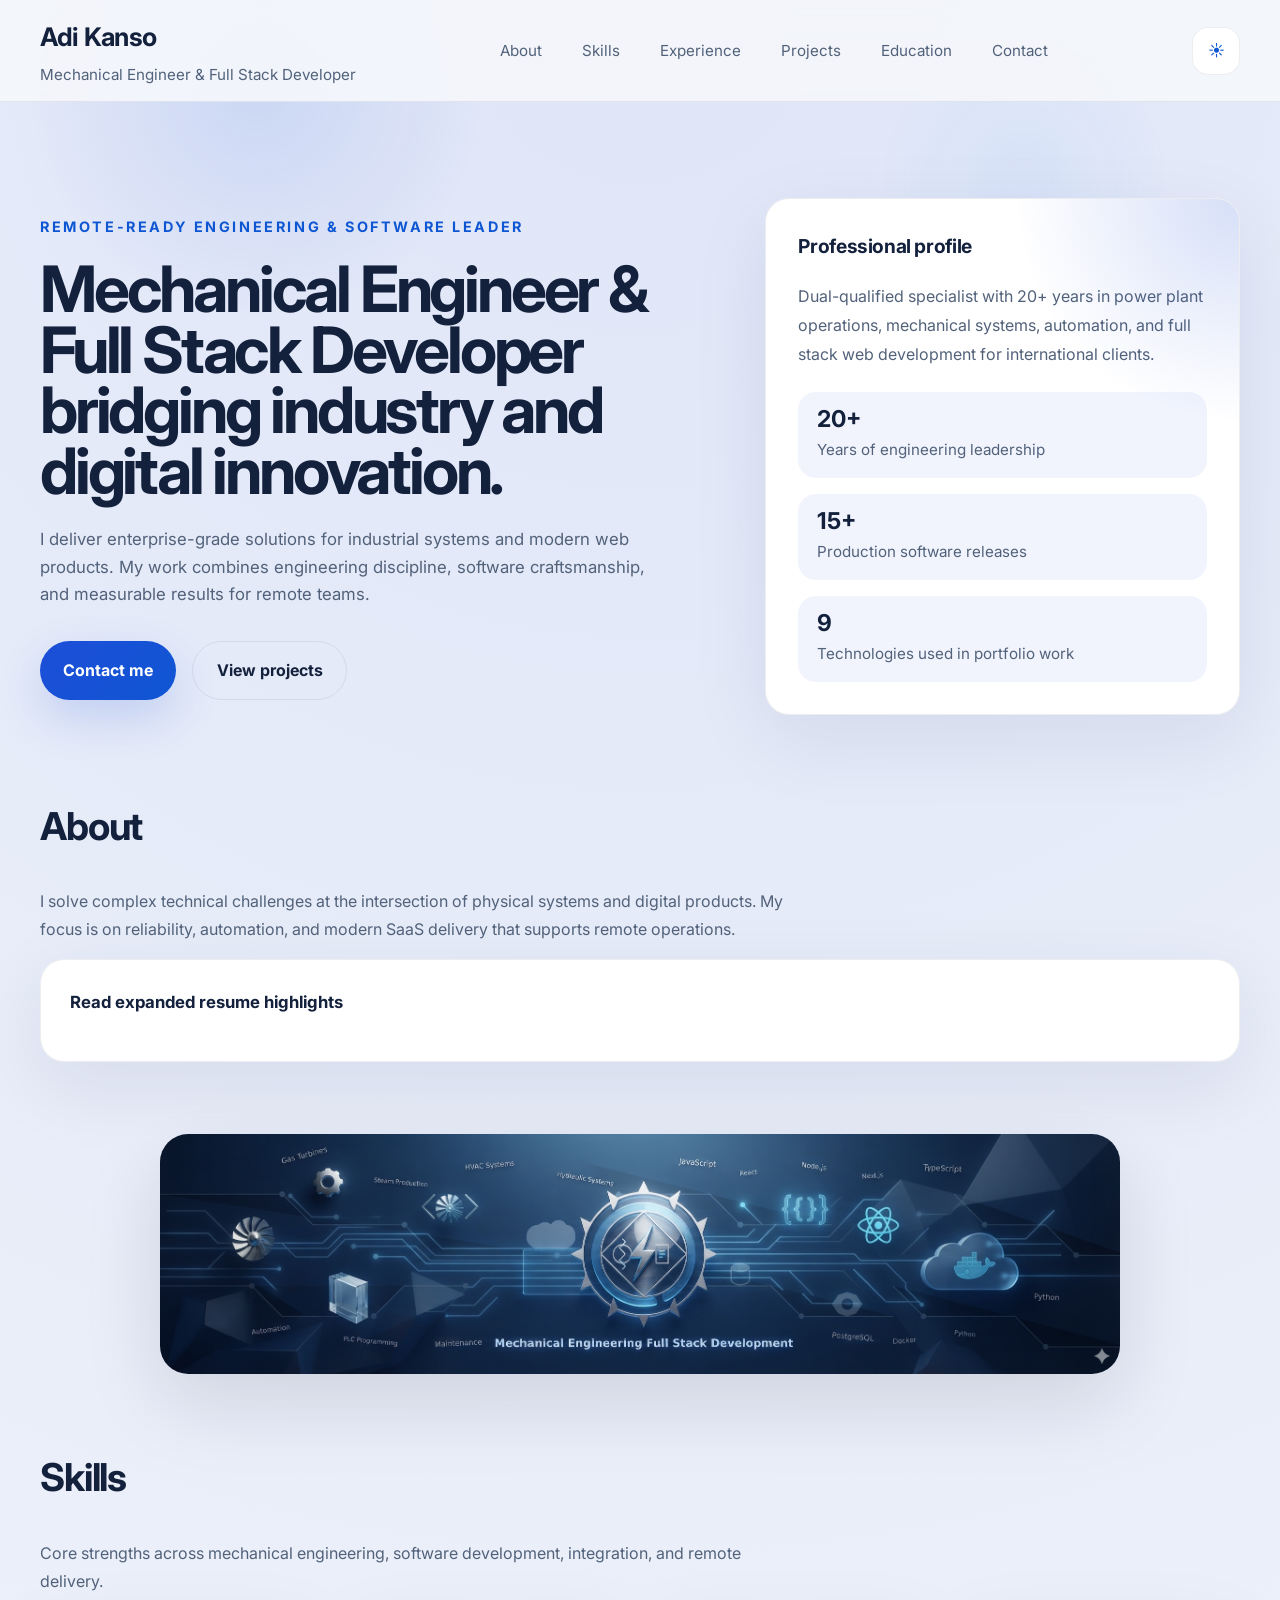
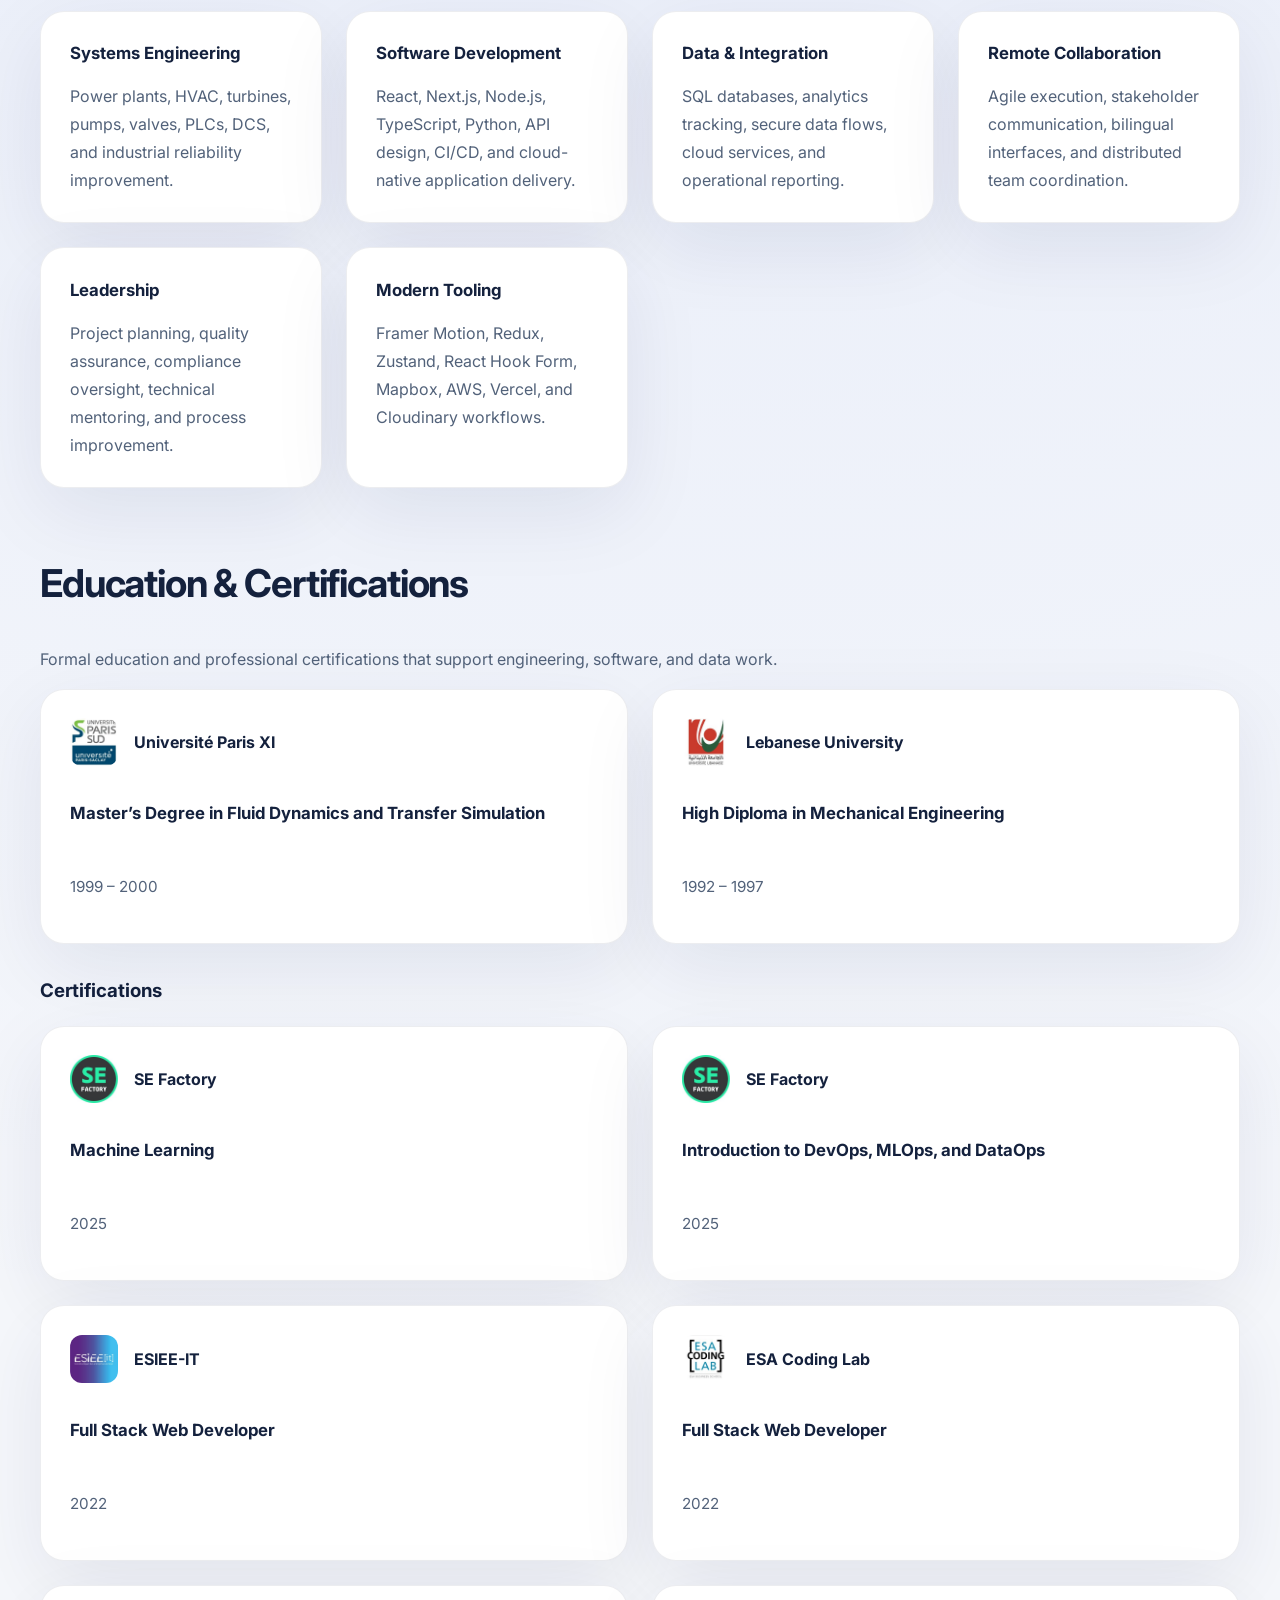
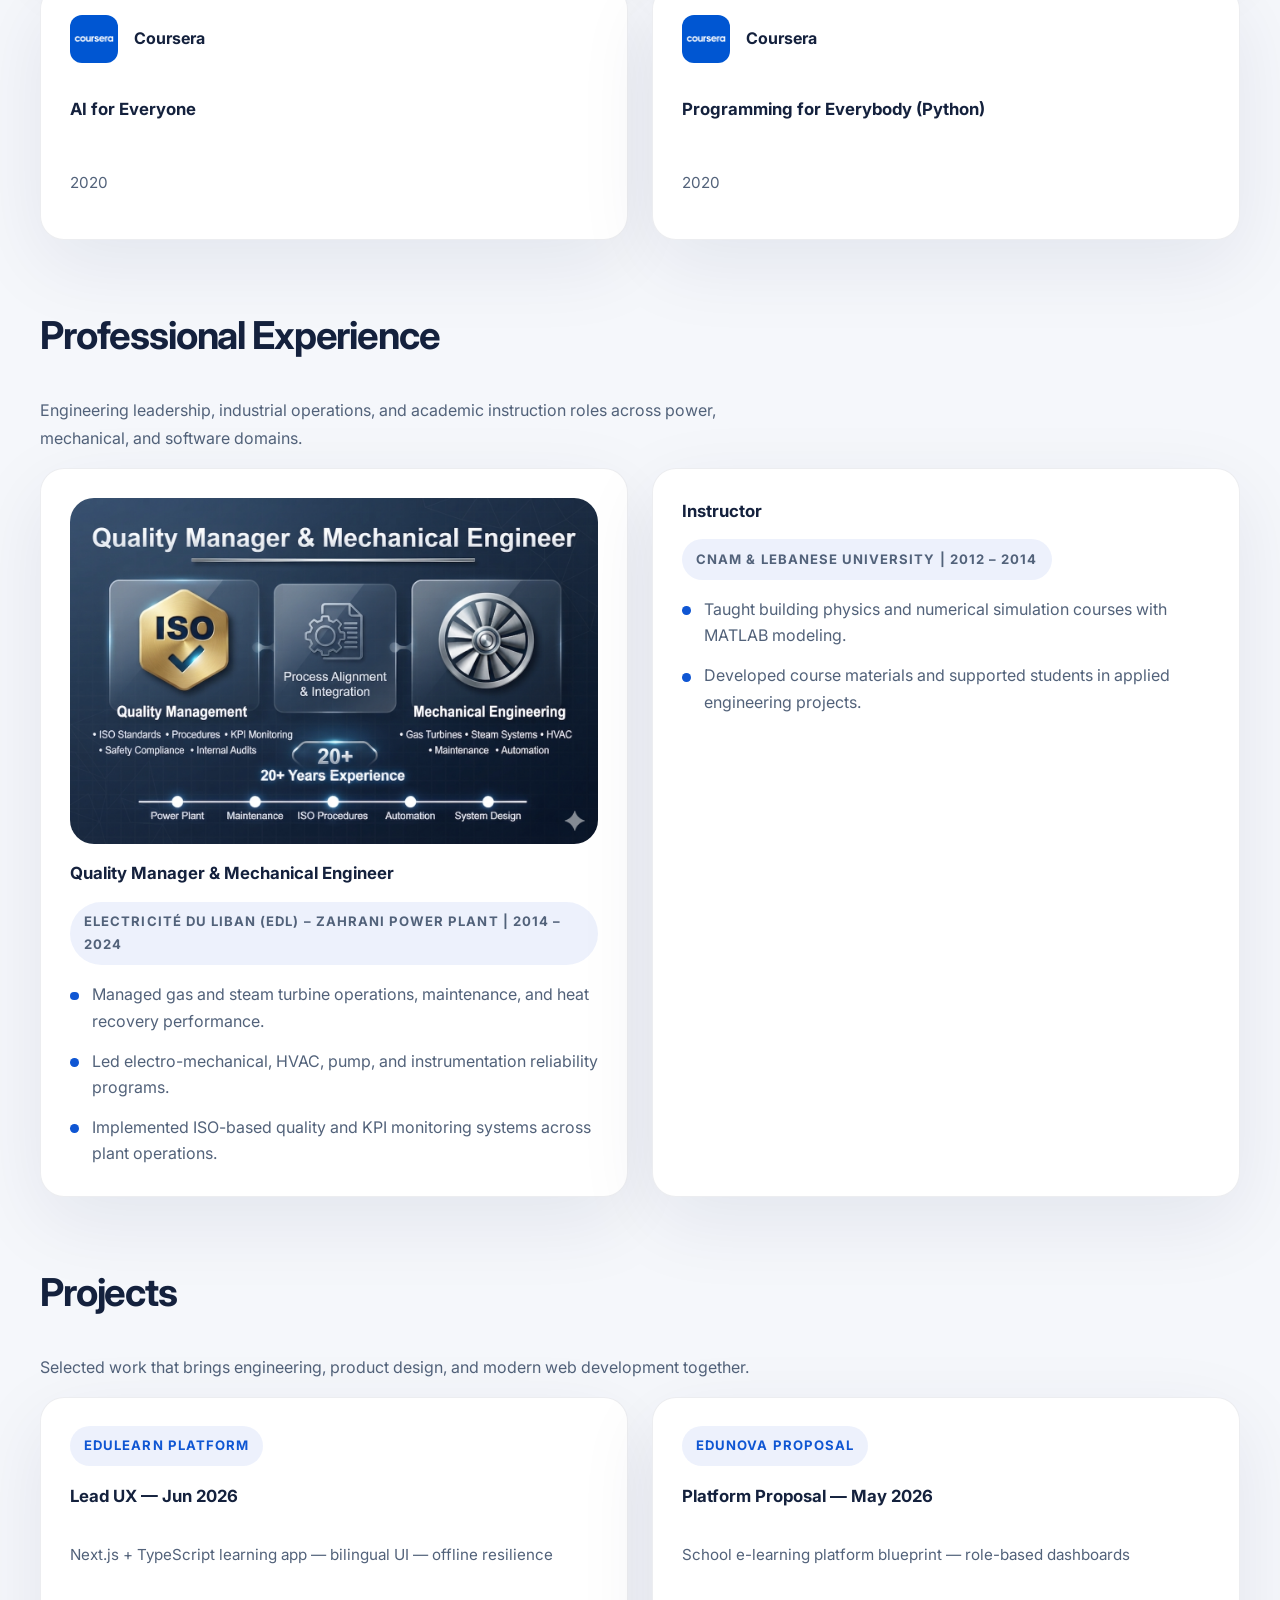
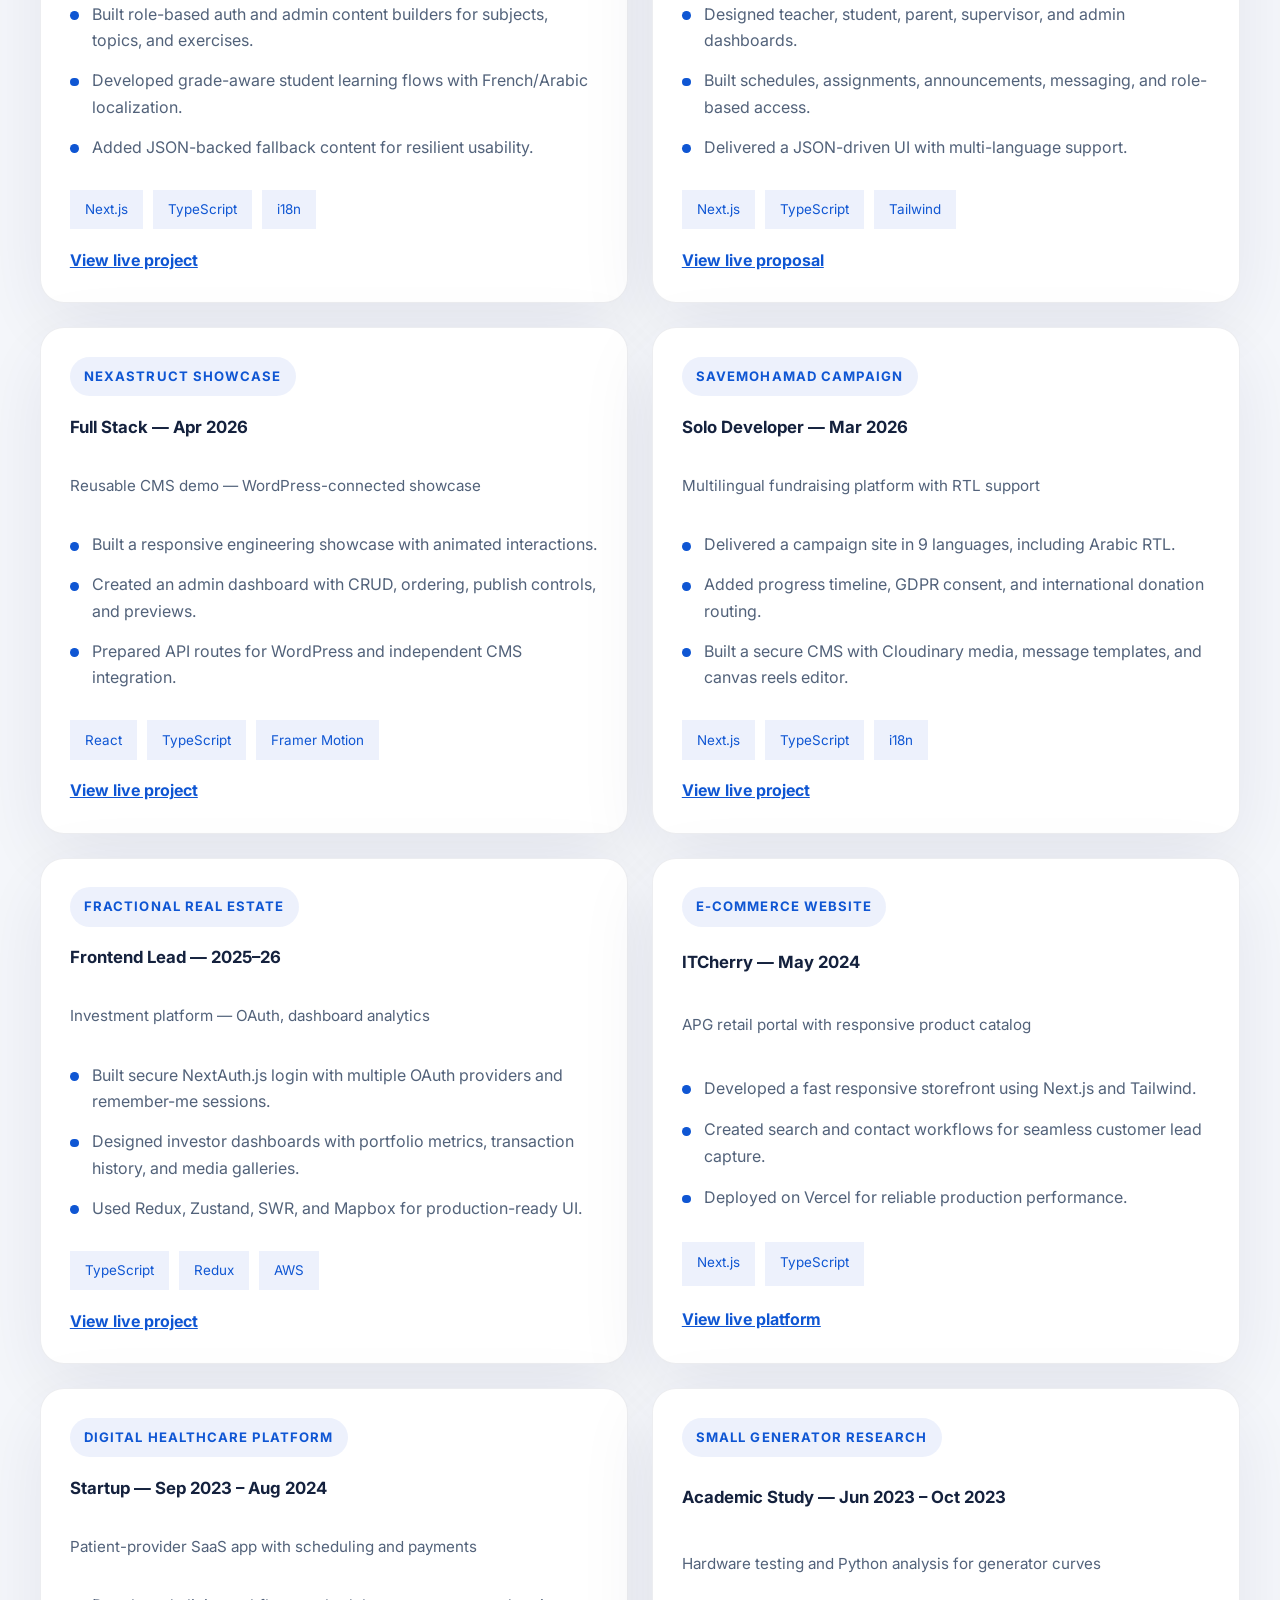
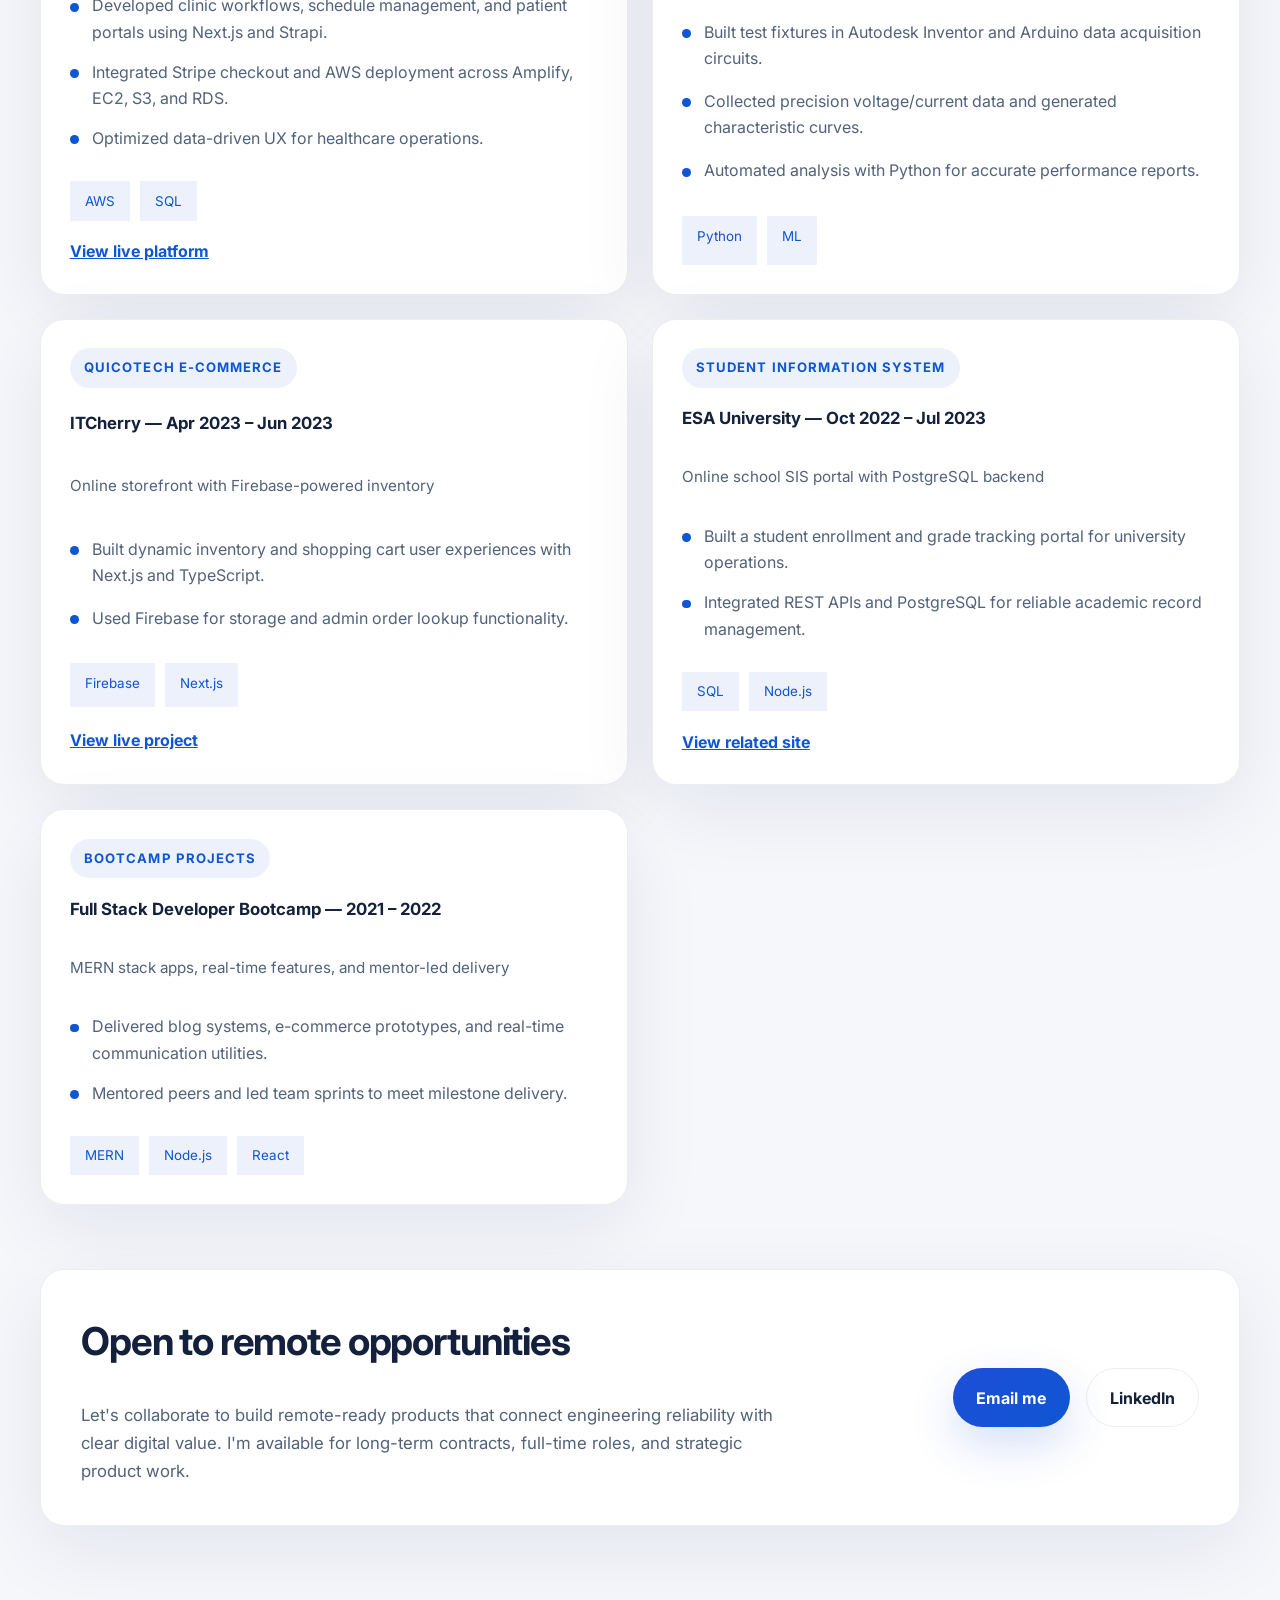
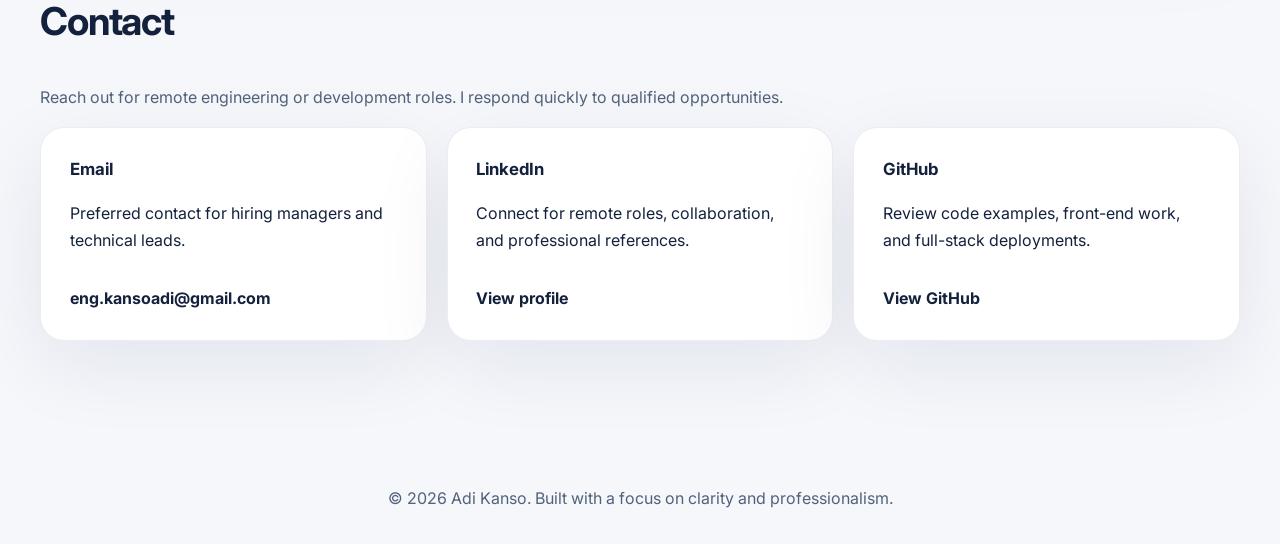
==== index_new_version.html @ 53800d38 "Remove old version of the portfolio HTML file to streamline the project structure and eliminate outd" ====
<!DOCTYPE html>
<html lang="en">

<head>
  <meta charset="UTF-8">
  <meta name="viewport" content="width=device-width, initial-scale=1.0">
  <title>Adi Kanso | Mechanical Engineer & Full Stack Developer</title>
  <link rel="icon" href="Logo.PNG" type="image/png">
  <link rel="preconnect" href="https://fonts.googleapis.com">
  <link rel="preconnect" href="https://fonts.gstatic.com" crossorigin>
  <link href="https://fonts.googleapis.com/css2?family=Inter:wght@400;500;600;700;800&display=swap" rel="stylesheet">

  <!-- Google tag (gtag.js) - Ensure this remains untouched -->
  <script async src="https://www.googletagmanager.com/gtag/js?id=G-E5T9QWTKTK"></script>
  <script>
    window.dataLayer = window.dataLayer || [];
    function gtag() { dataLayer.push(arguments); }
    gtag("js", new Date());
    gtag("config", "G-E5T9QWTKTK");
  </script>

  <!-- IP Encryption Script - Ensure this remains untouched -->
  <script>
    async function generateKey() {
      return crypto.subtle.generateKey({ name: "AES-GCM", length: 256 }, true, ["encrypt", "decrypt"]);
    }

    async function encryptIP(ip, key, staticIVHex) {
      const encoder = new TextEncoder();
      const data = encoder.encode(ip);
      const iv = new Uint8Array(staticIVHex.match(/.{1,2}/g).map(byte => parseInt(byte, 16)));
      const encrypted = await crypto.subtle.encrypt({ name: "AES-GCM", iv }, key, data);
      return {
        encryptedData: Array.from(new Uint8Array(encrypted)).map(b => b.toString(16).padStart(2, "0")).join(""),
        iv: staticIVHex,
      };
    }

    fetch("https://api.ipify.org?format=json")
      .then(response => response.json())
      .then(async data => {
        const ipAddress = data.ip;
        const keyHex = "000102030405060708090a0b0c0d0e0f101112131415161718191a1b1c1d1e1f";
        const key = await crypto.subtle.importKey("raw", new Uint8Array(keyHex.match(/.{1,2}/g).map(byte => parseInt(byte, 16))), { name: "AES-GCM" }, false, ["encrypt"]);
        const staticIVHex = "1a2b3c4d5e6f708090a0b0c0";
        const { encryptedData, iv } = await encryptIP(ipAddress, key, staticIVHex);
        gtag("event", "user_ip", { encrypted_ip: encryptedData, iv });
      })
      .catch(error => console.error("Error fetching or encrypting IP address:", error));
  </script>

  <style>
    :root {
      color-scheme: light;
      --bg: #f5f7fb;
      --surface: #ffffff;
      --surface-alt: #eef2f7;
      --text: #14213d;
      --muted: #52627a;
      --accent: #1d4ed8;
      --accent-strong: #0f56d3;
      --border: rgba(20, 33, 61, 0.08);
      --shadow: 0 24px 80px rgba(14, 30, 73, 0.08);
      --radius: 24px;
    }

    [data-theme="dark"] {
      --bg: #07101f;
      --surface: #0f172a;
      --surface-alt: #111f38;
      --text: #f8fbff;
      --muted: #d0d7e4;
      --accent: #60a5fa;
      --accent-strong: #3b82f6;
      --border: rgba(148, 163, 184, 0.20);
      --shadow: 0 24px 80px rgba(0, 0, 0, 0.35);
    }

    * {
      box-sizing: border-box;
    }

    html {
      scroll-behavior: smooth;
    }

    body {
      margin: 0;
      min-height: 100vh;
      font-family: "Inter", ui-sans-serif, system-ui, -apple-system, BlinkMacSystemFont, "Segoe UI", sans-serif;
      background: radial-gradient(circle at top, rgba(29, 78, 216, 0.10), transparent 35%), var(--bg);
      color: var(--text);
      line-height: 1.65;
    }

    img {
      max-width: 100%;
      display: block;
    }

    a {
      color: inherit;
      text-decoration: none;
    }

    button {
      font: inherit;
      cursor: pointer;
    }

    body::before {
      content: "";
      position: fixed;
      inset: 0;
      background: radial-gradient(circle at 20% 10%, rgba(29, 78, 216, 0.12), transparent 18%), radial-gradient(circle at 80% 20%, rgba(96, 165, 250, 0.09), transparent 12%);
      pointer-events: none;
      opacity: 0.9;
      z-index: -1;
    }

    header {
      position: sticky;
      top: 0;
      z-index: 20;
      backdrop-filter: blur(16px);
      background: rgba(245, 247, 251, 0.92);
      border-bottom: 1px solid var(--border);
    }

    .container {
      width: min(1200px, calc(100% - 2rem));
      margin: 0 auto;
    }

    .topbar {
      display: flex;
      align-items: center;
      justify-content: space-between;
      gap: 1rem;
      padding: 1rem 0;
    }

    .brand h1 {
      margin: 0;
      font-size: clamp(1.35rem, 2vw, 1.9rem);
      letter-spacing: -0.03em;
    }

    .brand p {
      margin: 0.35rem 0 0;
      color: var(--muted);
      font-size: 0.95rem;
      line-height: 1.4;
    }

    .nav-links {
      display: flex;
      flex-wrap: wrap;
      gap: 1rem;
      align-items: center;
    }

    .nav-links a {
      color: var(--muted);
      font-size: 0.95rem;
      padding: 0.5rem 0.75rem;
      border-radius: 999px;
      transition: background 0.25s ease, color 0.25s ease;
    }

    .nav-links a:hover,
    .nav-links a:focus-visible {
      background: rgba(29, 78, 216, 0.08);
      color: var(--accent-strong);
      outline: none;
    }

    .theme-toggle {
      width: 3rem;
      height: 3rem;
      border-radius: 1rem;
      border: 1px solid var(--border);
      background: var(--surface);
      color: var(--accent-strong);
      display: grid;
      place-items: center;
      transition: transform 0.2s ease, background 0.2s ease;
    }

    .theme-toggle:hover {
      transform: translateY(-1px);
      background: var(--surface-alt);
    }

    main {
      padding: 2rem 0 4rem;
    }

    .hero {
      display: grid;
      grid-template-columns: minmax(0, 1.3fr) minmax(320px, 0.9fr);
      gap: 2.5rem;
      align-items: center;
      padding: 4rem 0 3rem;
    }

    .hero-copy {
      max-width: 620px;
    }

    .eyebrow {
      display: inline-flex;
      align-items: center;
      gap: 0.5rem;
      margin-bottom: 1.25rem;
      color: var(--accent-strong);
      font-weight: 700;
      font-size: 0.9rem;
      text-transform: uppercase;
      letter-spacing: 0.18em;
    }

    .hero-copy h2 {
      margin: 0;
      font-size: clamp(2.75rem, 5vw, 4.25rem);
      line-height: 0.95;
      letter-spacing: -0.05em;
    }

    .hero-copy p {
      margin: 1.5rem 0 0;
      max-width: 44rem;
      color: var(--muted);
      font-size: 1.05rem;
    }

    .hero-actions {
      display: flex;
      flex-wrap: wrap;
      gap: 1rem;
      margin-top: 2rem;
    }

    .btn-primary,
    .btn-secondary {
      display: inline-flex;
      align-items: center;
      justify-content: center;
      gap: 0.65rem;
      border-radius: 999px;
      padding: 0.95rem 1.45rem;
      font-weight: 700;
      transition: transform 0.2s ease, box-shadow 0.2s ease, background 0.2s ease;
    }

    .btn-primary {
      border: none;
      background: linear-gradient(135deg, var(--accent), var(--accent-strong));
      color: white;
      box-shadow: 0 18px 45px rgba(29, 78, 216, 0.18);
    }

    .btn-primary:hover,
    .btn-primary:focus-visible {
      transform: translateY(-1px);
      box-shadow: 0 24px 54px rgba(29, 78, 216, 0.24);
      outline: none;
    }

    .btn-secondary {
      border: 1px solid var(--border);
      background: transparent;
      color: var(--text);
    }

    .btn-secondary:hover,
    .btn-secondary:focus-visible {
      background: rgba(29, 78, 216, 0.08);
      border-color: var(--accent);
      outline: none;
    }

    .hero-card {
      padding: 2rem;
      border-radius: var(--radius);
      background: var(--surface);
      border: 1px solid var(--border);
      box-shadow: var(--shadow);
      position: relative;
      overflow: hidden;
    }

    .hero-card::before {
      content: "";
      position: absolute;
      inset: 0;
      background: radial-gradient(circle at top right, rgba(29, 78, 216, 0.18), transparent 32%);
      pointer-events: none;
    }

    .hero-card h3 {
      margin-top: 0;
      font-size: 1.2rem;
      letter-spacing: -0.02em;
    }

    .hero-card p {
      margin: 1rem 0 1.3rem;
      color: var(--muted);
      line-height: 1.8;
    }

    .hero-metrics {
      display: grid;
      gap: 1rem;
      margin-top: 1.5rem;
    }

    .metric {
      display: grid;
      gap: 0.35rem;
      padding: 1rem 1.15rem;
      border-radius: 18px;
      background: rgba(29, 78, 216, 0.06);
    }

    .metric strong {
      display: block;
      font-size: 1.45rem;
      line-height: 1;
      color: var(--text);
    }

    .metric span {
      color: var(--muted);
      font-size: 0.95rem;
    }

    .section {
      padding: 2rem 0;
    }

    .section-title {
      margin: 0 0 1.8rem;
      font-size: clamp(2rem, 3vw, 2.75rem);
      letter-spacing: -0.03em;
      color: var(--text);
    }

    .section-intro {
      /* margin: 0; */
      margin-bottom: 4;
      color: var(--muted);
      max-width: 760px;
      line-height: 1.75;
    }

    .skill-grid,
    .contact-grid,
    .grid-2 {
      display: grid;
      gap: 1.5rem;
    }

    .skill-grid {
      grid-template-columns: repeat(auto-fit, minmax(240px, 1fr));
    }

    .grid-2 {
      grid-template-columns: repeat(2, minmax(0, 1fr));
    }

    .skill-card,
    .experience-card,
    .project-card,
    .contact-card,
    .resume-panel {
      background: var(--surface);
      border: 1px solid var(--border);
      border-radius: var(--radius);
      box-shadow: var(--shadow);
      padding: 1.8rem;
      position: relative;
      overflow: hidden;
      transition: transform 0.25s ease, box-shadow 0.25s ease;
    }

    .skill-card:hover,
    .experience-card:hover,
    .project-card:hover,
    .contact-card:hover,
    .resume-panel:hover {
      transform: translateY(-4px);
      box-shadow: 0 30px 90px rgba(14, 30, 73, 0.14);
    }

    .skill-card h3,
    .experience-card h3,
    .project-card h3,
    .contact-card h3 {
      margin-top: 0;
      margin-bottom: 0.85rem;
      font-size: 1.05rem;
    }

    .skill-card p,
    .experience-card p,
    .resume-panel p {
      margin: 0;
      color: var(--muted);
      line-height: 1.75;
    }

    .status-pill {
      display: inline-flex;
      align-items: center;
      justify-content: center;
      gap: 0.35rem;
      padding: 0.55rem 0.9rem;
      border-radius: 999px;
      background: rgba(29, 78, 216, 0.08);
      color: var(--accent-strong);
      font-size: 0.82rem;
      font-weight: 700;
      text-transform: uppercase;
      letter-spacing: 0.08em;
    }

    .experience-list,
    .project-bullets {
      margin: 1rem 0 0;
      padding: 0;
      list-style: none;
      display: grid;
      gap: 0.85rem;
    }

    .experience-list li,
    .project-bullets li {
      display: flex;
      gap: 0.85rem;
      align-items: flex-start;
      color: var(--muted);
    }

    .experience-list li::before,
    .project-bullets li::before {
      content: "";
      width: 0.55rem;
      height: 0.55rem;
      margin-top: 0.65rem;
      border-radius: 50%;
      background: var(--accent-strong);
      flex-shrink: 0;
    }

    .project-card {
      display: grid;
      gap: 1.1rem;
    }

    .project-card .project-meta {
      display: flex;
      flex-wrap: wrap;
      gap: 0.75rem;
      color: var(--muted);
      font-size: 0.95rem;
    }

    .project-tags {
      display: flex;
      flex-wrap: wrap;
      gap: 0.6rem;
      margin-top: 0.75rem;
    }

    .project-tags .tag {
      background: rgba(29, 78, 216, 0.08);
      border-color: rgba(29, 78, 216, 0.16);
      color: var(--accent-strong);
      font-size: 0.84rem;
      padding: 0.55rem 0.95rem;
    }

    .project-link {
      display: inline-flex;
      align-items: center;
      gap: 0.5rem;
      font-weight: 700;
      color: var(--accent-strong);
      text-decoration: underline;
    }

    details.resume-panel {
      cursor: pointer;
    }

    details.resume-panel summary {
      list-style: none;
      font-size: 1.05rem;
      font-weight: 700;
      margin-bottom: 1rem;
      outline: none;
    }

    details.resume-panel summary::marker {
      display: none;
    }

    details.resume-panel p,
    details.resume-panel li {
      color: var(--muted);
    }

    details.resume-panel ul {
      margin: 1rem 0 0;
      padding-left: 1.2rem;
    }

    .cta-panel {
      display: grid;
      grid-template-columns: minmax(0, 1fr) auto;
      gap: 1.5rem;
      align-items: center;
      padding: 2.5rem;
      background: var(--surface);
      border-radius: var(--radius);
      border: 1px solid var(--border);
      box-shadow: var(--shadow);
    }

    .cta-panel p {
      margin: 0;
      color: var(--muted);
      font-size: 1.05rem;
      max-width: 44rem;
    }

    .cta-actions {
      display: flex;
      gap: 1rem;
      flex-wrap: wrap;
    }

    .contact-grid {
      display: grid;
      grid-template-columns: repeat(auto-fit, minmax(220px, 1fr));
      gap: 1.25rem;
    }

    .contact-card {
      min-height: 190px;
    }

    .contact-card a {
      color: var(--text);
      display: inline-flex;
      gap: 0.5rem;
      align-items: center;
      margin-top: 1rem;
      font-weight: 700;
    }

    footer {
      padding: 2rem 0 1rem;
      text-align: center;
      color: var(--muted);
    }

    .reveal {
      opacity: 0;
      transform: translateY(28px);
      transition: opacity 0.75s ease, transform 0.75s ease;
    }

    .reveal.visible {
      opacity: 1;
      transform: translateY(0);
    }

    #goToTop {
      position: fixed;
      right: 1.5rem;
      bottom: 1.5rem;
      width: 3rem;
      height: 3rem;
      border-radius: 999px;
      border: none;
      background: var(--accent);
      color: white;
      font-size: 1.25rem;
      display: none;
      align-items: center;
      justify-content: center;
      cursor: pointer;
      box-shadow: 0 18px 40px rgba(15, 23, 42, 0.2);
      z-index: 50;
    }

    #goToTop:hover {
      transform: translateY(-2px);
    }

    @media (max-width: 960px) {
      .hero {
        grid-template-columns: 1fr;
      }

      .grid-2 {
        grid-template-columns: 1fr;
        gap: 1rem;
      }

      .topbar {
        flex-direction: column;
        align-items: center;
        text-align: center;
      }

      .brand {
        width: 100%;
      }

      .nav-links {
        justify-content: center;
      }

      .section-title,
      .section-intro,
      .project-card h3,
      .project-card .project-meta,
      #education .project-card a,
      #education .project-card p {
        text-align: center;
      }

      .project-card .project-meta {
        justify-content: center;
        align-items: center;
      }

      #education .project-card {
        padding: 1.2rem;
      }

      .hero-actions,
      .cta-actions {
        justify-content: center;
      }

      .btn-primary,
      .btn-secondary {
        margin: 0 auto;
      }

      .skill-card,
      .experience-card,
      .project-card,
      .contact-card,
      .resume-panel {
        padding: 1.2rem;
      }
    }

    @media (max-width: 720px) {
      body {
        font-size: 15px;
      }

      .hero {
        gap: 1.5rem;
      }

      .hero-copy h2 {
        font-size: 2.6rem;
      }

      .section {
        padding: 2.5rem 0;
      }

      .cta-panel {
        grid-template-columns: 1fr;
      }
    }
  </style>
</head>

<body>
  <header>
    <div class="container topbar">
      <div class="brand">
        <h1>Adi Kanso</h1>
        <p>Mechanical Engineer & Full Stack Developer</p>
      </div>
      <nav class="nav-links" aria-label="Main navigation">
        <a href="#about">About</a>
        <a href="#skills">Skills</a>
        <a href="#experience">Experience</a>
        <a href="#projects">Projects</a>
        <a href="#education">Education</a>
        <a href="#contact">Contact</a>
      </nav>
      <button class="theme-toggle" id="themeToggle" aria-label="Toggle dark mode">☀️</button>
    </div>
  </header>

  <main class="container">
    <section class="hero">
      <div class="hero-copy reveal">
        <div class="eyebrow">Remote-ready engineering & software leader</div>
        <h2>Mechanical Engineer & Full Stack Developer bridging industry and digital innovation.</h2>
        <p>
          I deliver enterprise-grade solutions for industrial systems and modern web products. My work combines
          engineering discipline, software craftsmanship, and measurable results for remote teams.
        </p>
        <div class="hero-actions">
          <a class="btn-primary" href="mailto:eng.kansoadi@gmail.com">Contact me</a>
          <a class="btn-secondary" href="#projects">View projects</a>
        </div>
      </div>

      <aside class="hero-card reveal">
        <h3>Professional profile</h3>
        <p>
          Dual-qualified specialist with 20+ years in power plant operations, mechanical systems, automation, and full
          stack web development for international clients.
        </p>
        <div class="hero-metrics">
          <div class="metric">
            <strong>20+</strong>
            <span>Years of engineering leadership</span>
          </div>
          <div class="metric">
            <strong>15+</strong>
            <span>Production software releases</span>
          </div>
          <div class="metric">
            <strong>9</strong>
            <span>Technologies used in portfolio work</span>
          </div>
        </div>
      </aside>
    </section>

    <section id="about" class="section reveal">
      <h2 class="section-title">About</h2>
      <p class="section-intro">
        I solve complex technical challenges at the intersection of physical systems and digital products. My focus is
        on
        reliability, automation, and modern SaaS delivery that supports remote operations.
      </p>
      <details class="resume-panel reveal">
        <summary>Read expanded resume highlights</summary>
        <p>
          Experienced in optimizing plant reliability, managing engineering documentation, and transforming operational
          processes with software automation. I have led cross-functional teams, created dashboards for KPI visibility,
          and delivered responsive experiences for business stakeholders.
        </p>
        <ul>
          <li>Led 10+ engineering and development initiatives for utilities, education, healthcare, and fintech.</li>
          <li>Improved compliance and productivity through custom monitoring systems and data visualization.</li>
          <li>Designed and deployed SaaS workflows with secure authentication, payment integration, and API controls.
          </li>
        </ul>
      </details>
    </section>

    <section class="section reveal" style="display:flex; align-items:center; justify-content:center; min-height:320px;">
      <div style="width:100%; max-width:960px; display:flex; align-items:center; justify-content:center;">
        <img src="linkedin-background.png" alt="LinkedIn Background"
          style="width:100%; border-radius:1.75rem; box-shadow:0 30px 80px rgba(15,23,42,0.12);">
      </div>
    </section>

    <section id="skills" class="section">
      <h2 class="section-title reveal">Skills</h2>
      <p class="section-intro reveal">
        Core strengths across mechanical engineering, software development, integration, and remote delivery.
      </p>
      <div class="skill-grid reveal">
        <div class="skill-card">
          <h3>Systems Engineering</h3>
          <p>Power plants, HVAC, turbines, pumps, valves, PLCs, DCS, and industrial reliability improvement.</p>
        </div>
        <div class="skill-card">
          <h3>Software Development</h3>
          <p>React, Next.js, Node.js, TypeScript, Python, API design, CI/CD, and cloud-native application delivery.</p>
        </div>
        <div class="skill-card">
          <h3>Data & Integration</h3>
          <p>SQL databases, analytics tracking, secure data flows, cloud services, and operational reporting.</p>
        </div>
        <div class="skill-card">
          <h3>Remote Collaboration</h3>
          <p>Agile execution, stakeholder communication, bilingual interfaces, and distributed team coordination.</p>
        </div>
        <div class="skill-card">
          <h3>Leadership</h3>
          <p>Project planning, quality assurance, compliance oversight, technical mentoring, and process improvement.
          </p>
        </div>
        <div class="skill-card">
          <h3>Modern Tooling</h3>
          <p>Framer Motion, Redux, Zustand, React Hook Form, Mapbox, AWS, Vercel, and Cloudinary workflows.</p>
        </div>
      </div>
    </section>

    <section id="education" class="section reveal">
      <h2 class="section-title">Education & Certifications</h2>
      <p class="section-intro">
        Formal education and professional certifications that support engineering, software, and data work.
      </p>
      <div class="grid-2">
        <article class="project-card reveal">
          <a href="https://www.linkedin.com/school/universit-paris-sud/" target="_blank" rel="noopener noreferrer"
            style="display:flex; align-items:center; gap:1rem; margin-bottom:1rem;">
            <img src="UPS.jpg" alt="Université Paris XI"
              style="width:48px; height:48px; object-fit:cover; border-radius:12px;">
            <strong>Université Paris XI</strong>
          </a>
          <h3>Master’s Degree in Fluid Dynamics and Transfer Simulation</h3>
          <p class="project-meta">1999 – 2000</p>
        </article>
        <article class="project-card reveal">
          <a href="https://www.ul.edu.lb/faculte/branches.aspx?facultyId=12" target="_blank" rel="noopener noreferrer"
            style="display:flex; align-items:center; gap:1rem; margin-bottom:1rem;">
            <img src="LU.jpg" alt="Lebanese University"
              style="width:48px; height:48px; object-fit:cover; border-radius:12px;">
            <strong>Lebanese University</strong>
          </a>
          <h3>High Diploma in Mechanical Engineering</h3>
          <p class="project-meta">1992 – 1997</p>
        </article>
      </div>
      <h3 style="margin-top:2rem;">Certifications</h3>
      <div class="grid-2">
        <article class="project-card reveal">
          <a href="https://www.sefactory.io/" target="_blank" rel="noopener noreferrer"
            style="display:flex; align-items:center; gap:1rem; margin-bottom:1rem;">
            <img src="sefactory.png" alt="SE Factory"
              style="width:48px; height:48px; object-fit:cover; border-radius:12px;">
            <strong>SE Factory</strong>
          </a>
          <h3>Machine Learning</h3>
          <p class="project-meta">2025</p>
        </article>
        <article class="project-card reveal">
          <a href="https://www.sefactory.io/" target="_blank" rel="noopener noreferrer"
            style="display:flex; align-items:center; gap:1rem; margin-bottom:1rem;">
            <img src="sefactory.png" alt="SE Factory"
              style="width:48px; height:48px; object-fit:cover; border-radius:12px;">
            <strong>SE Factory</strong>
          </a>
          <h3>Introduction to DevOps, MLOps, and DataOps</h3>
          <p class="project-meta">2025</p>
        </article>
        <article class="project-card reveal">
          <a href="https://www.esiee-it.fr/" target="_blank" rel="noopener noreferrer"
            style="display:flex; align-items:center; gap:1rem; margin-bottom:1rem;">
            <img src="ESIEE.jpg" alt="ESIEE-IT" style="width:48px; height:48px; object-fit:cover; border-radius:12px;">
            <strong>ESIEE-IT</strong>
          </a>
          <h3>Full Stack Web Developer</h3>
          <p class="project-meta">2022</p>
        </article>
        <article class="project-card reveal">
          <a href="https://esacodinglab.com/" target="_blank" rel="noopener noreferrer"
            style="display:flex; align-items:center; gap:1rem; margin-bottom:1rem;">
            <img src="ESA.jpg" alt="ESA Coding Lab"
              style="width:48px; height:48px; object-fit:cover; border-radius:12px;">
            <strong>ESA Coding Lab</strong>
          </a>
          <h3>Full Stack Web Developer</h3>
          <p class="project-meta">2022</p>
        </article>
        <article class="project-card reveal">
          <a href="https://www.coursera.org/learn/ai-for-everyone" target="_blank" rel="noopener noreferrer"
            style="display:flex; align-items:center; gap:1rem; margin-bottom:1rem;">
            <img src="coursera.png" alt="Coursera"
              style="width:48px; height:48px; object-fit:cover;border-radius:12px; ">
            <strong>Coursera</strong>
          </a>
          <h3>AI for Everyone</h3>
          <p class="project-meta">2020</p>
        </article>
        <article class="project-card reveal">
          <a href="https://www.coursera.org/learn/python" target="_blank" rel="noopener noreferrer"
            style="display:flex; align-items:center; gap:1rem; margin-bottom:1rem;">
            <img src="coursera.png" alt="Coursera"
              style="width:48px; height:48px; object-fit:cover; border-radius:12px;">
            <strong>Coursera</strong>
          </a>
          <h3>Programming for Everybody (Python)</h3>
          <p class="project-meta">2020</p>
        </article>
      </div>
    </section>

    <section id="experience" class="section reveal">
      <h2 class="section-title">Professional Experience</h2>
      <p class="section-intro">
        Engineering leadership, industrial operations, and academic instruction roles across power, mechanical, and
        software domains.
      </p>
      <div class="grid-2">
        <article class="experience-card reveal">
          <img src="quality-mechanical-expertise.png" alt="Quality mechanical expertise"
            style="width:100%; border-radius:1.5rem; margin-bottom:1rem;">
          <h3>Quality Manager & Mechanical Engineer</h3>
          <p class="status-pill">Electricité Du Liban (EDL) – Zahrani Power Plant | 2014 – 2024</p>
          <ul class="experience-list">
            <li>Managed gas and steam turbine operations, maintenance, and heat recovery performance.</li>
            <li>Led electro-mechanical, HVAC, pump, and instrumentation reliability programs.</li>
            <li>Implemented ISO-based quality and KPI monitoring systems across plant operations.</li>
          </ul>
        </article>
        <!-- commented 07-07-2026 -->
        <!-- <article class="experience-card reveal">
          <h3>Mechanical Engineer</h3>
          <p class="status-pill">MEES International – Beirut, Lebanon | 2001 – 2014</p>
          <ul class="experience-list">
            <li>Led engineering design and execution for electrical and mechanical system projects.</li>
            <li>Delivered project planning, on-time execution, and client-driven quality control.</li>
            <li>Mentored junior engineers and improved team productivity through process standardization.</li>
          </ul>
        </article> -->

        <article class="experience-card reveal">
          <h3>Instructor</h3>
          <p class="status-pill">CNAM & Lebanese University | 2012 – 2014</p>
          <ul class="experience-list">
            <li>Taught building physics and numerical simulation courses with MATLAB modeling.</li>
            <li>Developed course materials and supported students in applied engineering projects.</li>
          </ul>
        </article>
      </div>
    </section>

    <section id="projects" class="section reveal">
      <h2 class="section-title">Projects</h2>
      <p class="section-intro">
        Selected work that brings engineering, product design, and modern web development together.
      </p>
      <div class="grid-2">
        <article class="project-card reveal">
          <div><span class="status-pill">EduLearn Platform</span></div>
          <h3>Lead UX — Jun 2026</h3>
          <div class="project-meta">Next.js + TypeScript learning app — bilingual UI — offline resilience</div>
          <ul class="project-bullets">
            <li>Built role-based auth and admin content builders for subjects, topics, and exercises.</li>
            <li>Developed grade-aware student learning flows with French/Arabic localization.</li>
            <li>Added JSON-backed fallback content for resilient usability.</li>
          </ul>
          <div class="project-tags">
            <span class="tag">Next.js</span>
            <span class="tag">TypeScript</span>
            <span class="tag">i18n</span>
          </div>
          <a class="project-link" href="https://edulearning-topaz.vercel.app/" target="_blank"
            rel="noopener noreferrer">View live project</a>
        </article>
        <article class="project-card reveal">
          <div><span class="status-pill">EduNova Proposal</span></div>
          <h3>Platform Proposal — May 2026</h3>
          <div class="project-meta">School e-learning platform blueprint — role-based dashboards</div>
          <ul class="project-bullets">
            <li>Designed teacher, student, parent, supervisor, and admin dashboards.</li>
            <li>Built schedules, assignments, announcements, messaging, and role-based access.</li>
            <li>Delivered a JSON-driven UI with multi-language support.</li>
          </ul>
          <div class="project-tags">
            <span class="tag">Next.js</span>
            <span class="tag">TypeScript</span>
            <span class="tag">Tailwind</span>
          </div>
          <a class="project-link" href="https://edunova-lyart.vercel.app/" target="_blank"
            rel="noopener noreferrer">View live proposal</a>
        </article>
        <article class="project-card reveal">
          <div><span class="status-pill">NexaStruct Showcase</span></div>
          <h3>Full Stack — Apr 2026</h3>
          <div class="project-meta">Reusable CMS demo — WordPress-connected showcase</div>
          <ul class="project-bullets">
            <li>Built a responsive engineering showcase with animated interactions.</li>
            <li>Created an admin dashboard with CRUD, ordering, publish controls, and previews.</li>
            <li>Prepared API routes for WordPress and independent CMS integration.</li>
          </ul>
          <div class="project-tags">
            <span class="tag">React</span>
            <span class="tag">TypeScript</span>
            <span class="tag">Framer Motion</span>
          </div>
          <a class="project-link" href="https://nexastruct-nextjs.vercel.app/" target="_blank"
            rel="noopener noreferrer">View live project</a>
        </article>
        <article class="project-card reveal">
          <div><span class="status-pill">SaveMohamad Campaign</span></div>
          <h3>Solo Developer — Mar 2026</h3>
          <div class="project-meta">Multilingual fundraising platform with RTL support</div>
          <ul class="project-bullets">
            <li>Delivered a campaign site in 9 languages, including Arabic RTL.</li>
            <li>Added progress timeline, GDPR consent, and international donation routing.</li>
            <li>Built a secure CMS with Cloudinary media, message templates, and canvas reels editor.</li>
          </ul>
          <div class="project-tags">
            <span class="tag">Next.js</span>
            <span class="tag">TypeScript</span>
            <span class="tag">i18n</span>
          </div>
          <a class="project-link" href="https://saveachild-mohamad.vercel.app/" target="_blank"
            rel="noopener noreferrer">View live project</a>
        </article>
        <article class="project-card reveal">
          <div><span class="status-pill">Fractional Real Estate</span></div>
          <h3>Frontend Lead — 2025–26</h3>
          <div class="project-meta">Investment platform — OAuth, dashboard analytics</div>
          <ul class="project-bullets">
            <li>Built secure NextAuth.js login with multiple OAuth providers and remember-me sessions.</li>
            <li>Designed investor dashboards with portfolio metrics, transaction history, and media galleries.</li>
            <li>Used Redux, Zustand, SWR, and Mapbox for production-ready UI.</li>
          </ul>
          <div class="project-tags">
            <span class="tag">TypeScript</span>
            <span class="tag">Redux</span>
            <span class="tag">AWS</span>
          </div>
          <a class="project-link" href="https://real-estat-project.vercel.app/" target="_blank"
            rel="noopener noreferrer">View live project</a>
        </article>
        <article class="project-card reveal">
          <div><span class="status-pill">E-commerce Website</span></div>
          <h3>ITCherry — May 2024</h3>
          <div class="project-meta">APG retail portal with responsive product catalog</div>
          <ul class="project-bullets">
            <li>Developed a fast responsive storefront using Next.js and Tailwind.</li>
            <li>Created search and contact workflows for seamless customer lead capture.</li>
            <li>Deployed on Vercel for reliable production performance.</li>
          </ul>
          <div class="project-tags">
            <span class="tag">Next.js</span>
            <span class="tag">TypeScript</span>
          </div>
          <a class="project-link" href="https://www.apg-lb.com/" target="_blank" rel="noopener noreferrer">View live
            platform</a>
        </article>
        <article class="project-card reveal">
          <div><span class="status-pill">Digital Healthcare Platform</span></div>
          <h3>Startup — Sep 2023 – Aug 2024</h3>
          <div class="project-meta">Patient-provider SaaS app with scheduling and payments</div>
          <ul class="project-bullets">
            <li>Developed clinic workflows, schedule management, and patient portals using Next.js and Strapi.</li>
            <li>Integrated Stripe checkout and AWS deployment across Amplify, EC2, S3, and RDS.</li>
            <li>Optimized data-driven UX for healthcare operations.</li>
          </ul>
          <div class="project-tags">
            <span class="tag">AWS</span>
            <span class="tag">SQL</span>
          </div>
          <a class="project-link" href="https://main.d1b7orjfwwu8wb.amplifyapp.com/welcome" target="_blank"
            rel="noopener noreferrer">View live platform</a>
        </article>
        <article class="project-card reveal">
          <div><span class="status-pill">Small Generator Research</span></div>
          <h3>Academic Study — Jun 2023 – Oct 2023</h3>
          <div class="project-meta">Hardware testing and Python analysis for generator curves</div>
          <ul class="project-bullets">
            <li>Built test fixtures in Autodesk Inventor and Arduino data acquisition circuits.</li>
            <li>Collected precision voltage/current data and generated characteristic curves.</li>
            <li>Automated analysis with Python for accurate performance reports.</li>
          </ul>
          <div class="project-tags">
            <span class="tag">Python</span>
            <span class="tag">ML</span>
          </div>
        </article>
        <article class="project-card reveal">
          <div><span class="status-pill">Quicotech E-commerce</span></div>
          <h3>ITCherry — Apr 2023 – Jun 2023</h3>
          <div class="project-meta">Online storefront with Firebase-powered inventory</div>
          <ul class="project-bullets">
            <li>Built dynamic inventory and shopping cart user experiences with Next.js and TypeScript.</li>
            <li>Used Firebase for storage and admin order lookup functionality.</li>
          </ul>
          <div class="project-tags">
            <span class="tag">Firebase</span>
            <span class="tag">Next.js</span>
          </div>
          <a class="project-link" href="https://www.quicotech.com/" target="_blank" rel="noopener noreferrer">View live
            project</a>
        </article>
        <article class="project-card reveal">
          <div><span class="status-pill">Student Information System</span></div>
          <h3>ESA University — Oct 2022 – Jul 2023</h3>
          <div class="project-meta">Online school SIS portal with PostgreSQL backend</div>
          <ul class="project-bullets">
            <li>Built a student enrollment and grade tracking portal for university operations.</li>
            <li>Integrated REST APIs and PostgreSQL for reliable academic record management.</li>
          </ul>
          <div class="project-tags">
            <span class="tag">SQL</span>
            <span class="tag">Node.js</span>
          </div>
          <a class="project-link" href="http://inscription.esa.edu.lb/" target="_blank" rel="noopener noreferrer">View
            related site</a>
        </article>
        <article class="project-card reveal">
          <div><span class="status-pill">Bootcamp Projects</span></div>
          <h3>Full Stack Developer Bootcamp — 2021 – 2022</h3>
          <div class="project-meta">MERN stack apps, real-time features, and mentor-led delivery</div>
          <ul class="project-bullets">
            <li>Delivered blog systems, e-commerce prototypes, and real-time communication utilities.</li>
            <li>Mentored peers and led team sprints to meet milestone delivery.</li>
          </ul>
          <div class="project-tags">
            <span class="tag">MERN</span>
            <span class="tag">Node.js</span>
            <span class="tag">React</span>
          </div>
        </article>
      </div>
    </section>

    <section class="section reveal">
      <div class="cta-panel">
        <div>
          <h2 class="section-title">Open to remote opportunities</h2>
          <p>
            Let's collaborate to build remote-ready products that connect engineering reliability with clear digital
            value. I'm available for long-term contracts, full-time roles, and strategic product work.
          </p>
        </div>
        <div class="cta-actions">
          <a class="btn-primary" href="mailto:eng.kansoadi@gmail.com">Email me</a>
          <a class="btn-secondary" href="https://www.linkedin.com/in/adi-kanso/" target="_blank"
            rel="noopener noreferrer">LinkedIn</a>
        </div>
      </div>
    </section>

    <section id="contact" class="section reveal">
      <h2 class="section-title">Contact</h2>
      <p class="section-intro">
        Reach out for remote engineering or development roles. I respond quickly to qualified opportunities.
      </p>
      <div class="contact-grid ">
        <article class="contact-card">
          <h3>Email</h3>
          <p>Preferred contact for hiring managers and technical leads.</p>
          <a href="mailto:eng.kansoadi@gmail.com">eng.kansoadi@gmail.com</a>
        </article>

        <article class="contact-card">
          <h3>LinkedIn</h3>
          <p>Connect for remote roles, collaboration, and professional references.</p>
          <a href="https://www.linkedin.com/in/adi-kanso/" target="_blank" rel="noopener noreferrer">View profile</a>
        </article>

        <article class="contact-card">
          <h3>GitHub</h3>
          <p>Review code examples, front-end work, and full-stack deployments.</p>
          <a href="https://github.com/kansoadi" target="_blank" rel="noopener noreferrer">View GitHub</a>
        </article>
      </div>
    </section>
  </main>

  <footer>
    <p>&copy; <span id="year"></span> Adi Kanso. Built with a focus on clarity and professionalism.</p>
  </footer>

  <button id="goToTop" onclick="scrollToTop()" title="Go to top">↑</button>

  <script>
    const themeToggle = document.getElementById('themeToggle');
    const storedTheme = localStorage.getItem('portfolio-theme');
    const root = document.documentElement;

    if (storedTheme) {
      root.setAttribute('data-theme', storedTheme);
      themeToggle.textContent = storedTheme === 'dark' ? '🌙' : '☀️';
    }

    themeToggle.addEventListener('click', () => {
      const nextTheme = root.getAttribute('data-theme') === 'dark' ? 'light' : 'dark';
      root.setAttribute('data-theme', nextTheme);
      localStorage.setItem('portfolio-theme', nextTheme);
      themeToggle.textContent = nextTheme === 'dark' ? '🌙' : '☀️';
    });

    const revealElements = document.querySelectorAll('.reveal');
    const observer = new IntersectionObserver((entries) => {
      entries.forEach(entry => {
        if (entry.isIntersecting) {
          entry.target.classList.add('visible');
          observer.unobserve(entry.target);
        }
      });
    }, { threshold: 0.15 });

    revealElements.forEach(element => observer.observe(element));

    const goToTopButton = document.getElementById('goToTop');
    window.addEventListener('scroll', () => {
      if (window.scrollY > 120) {
        goToTopButton.style.display = 'flex';
      } else {
        goToTopButton.style.display = 'none';
      }
    });

    function scrollToTop() {
      window.scrollTo({ top: 0, behavior: 'smooth' });
    }

    document.getElementById('year').textContent = new Date().getFullYear();
  </script>
</body>

</html>
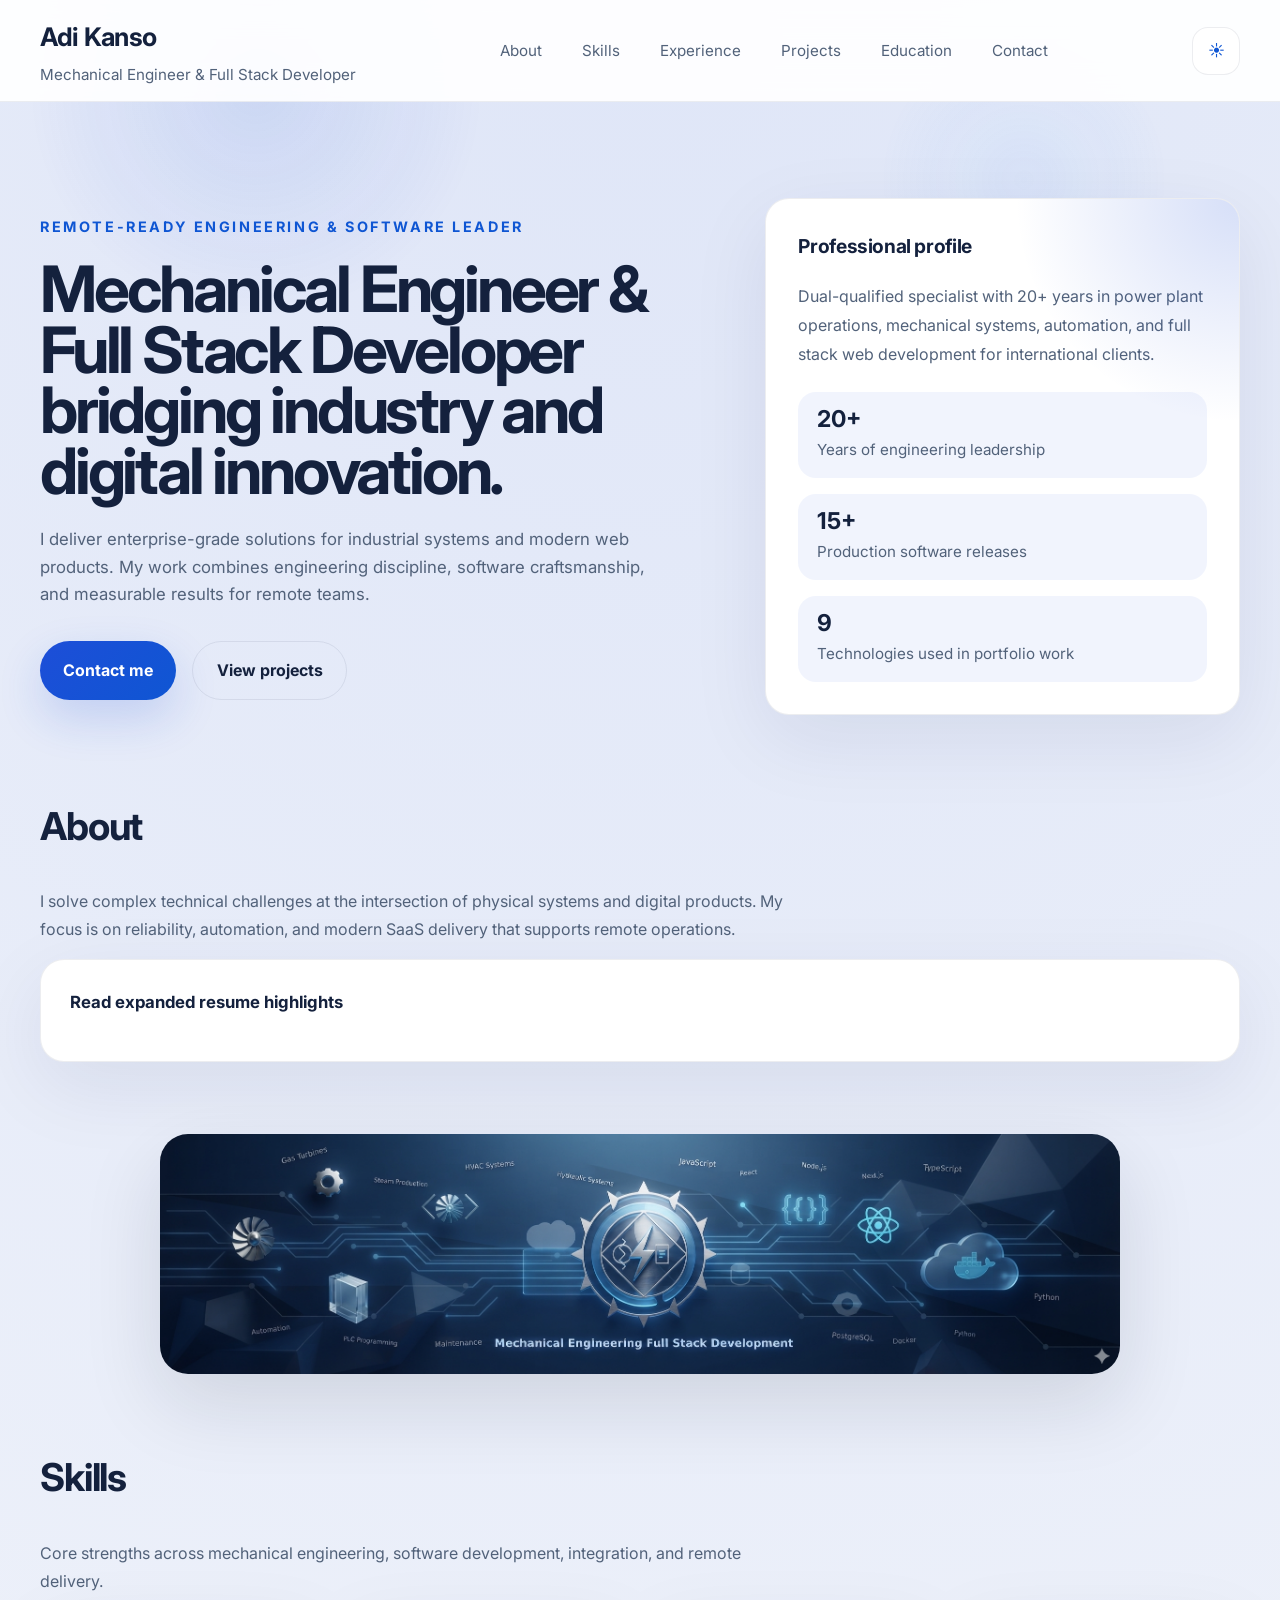
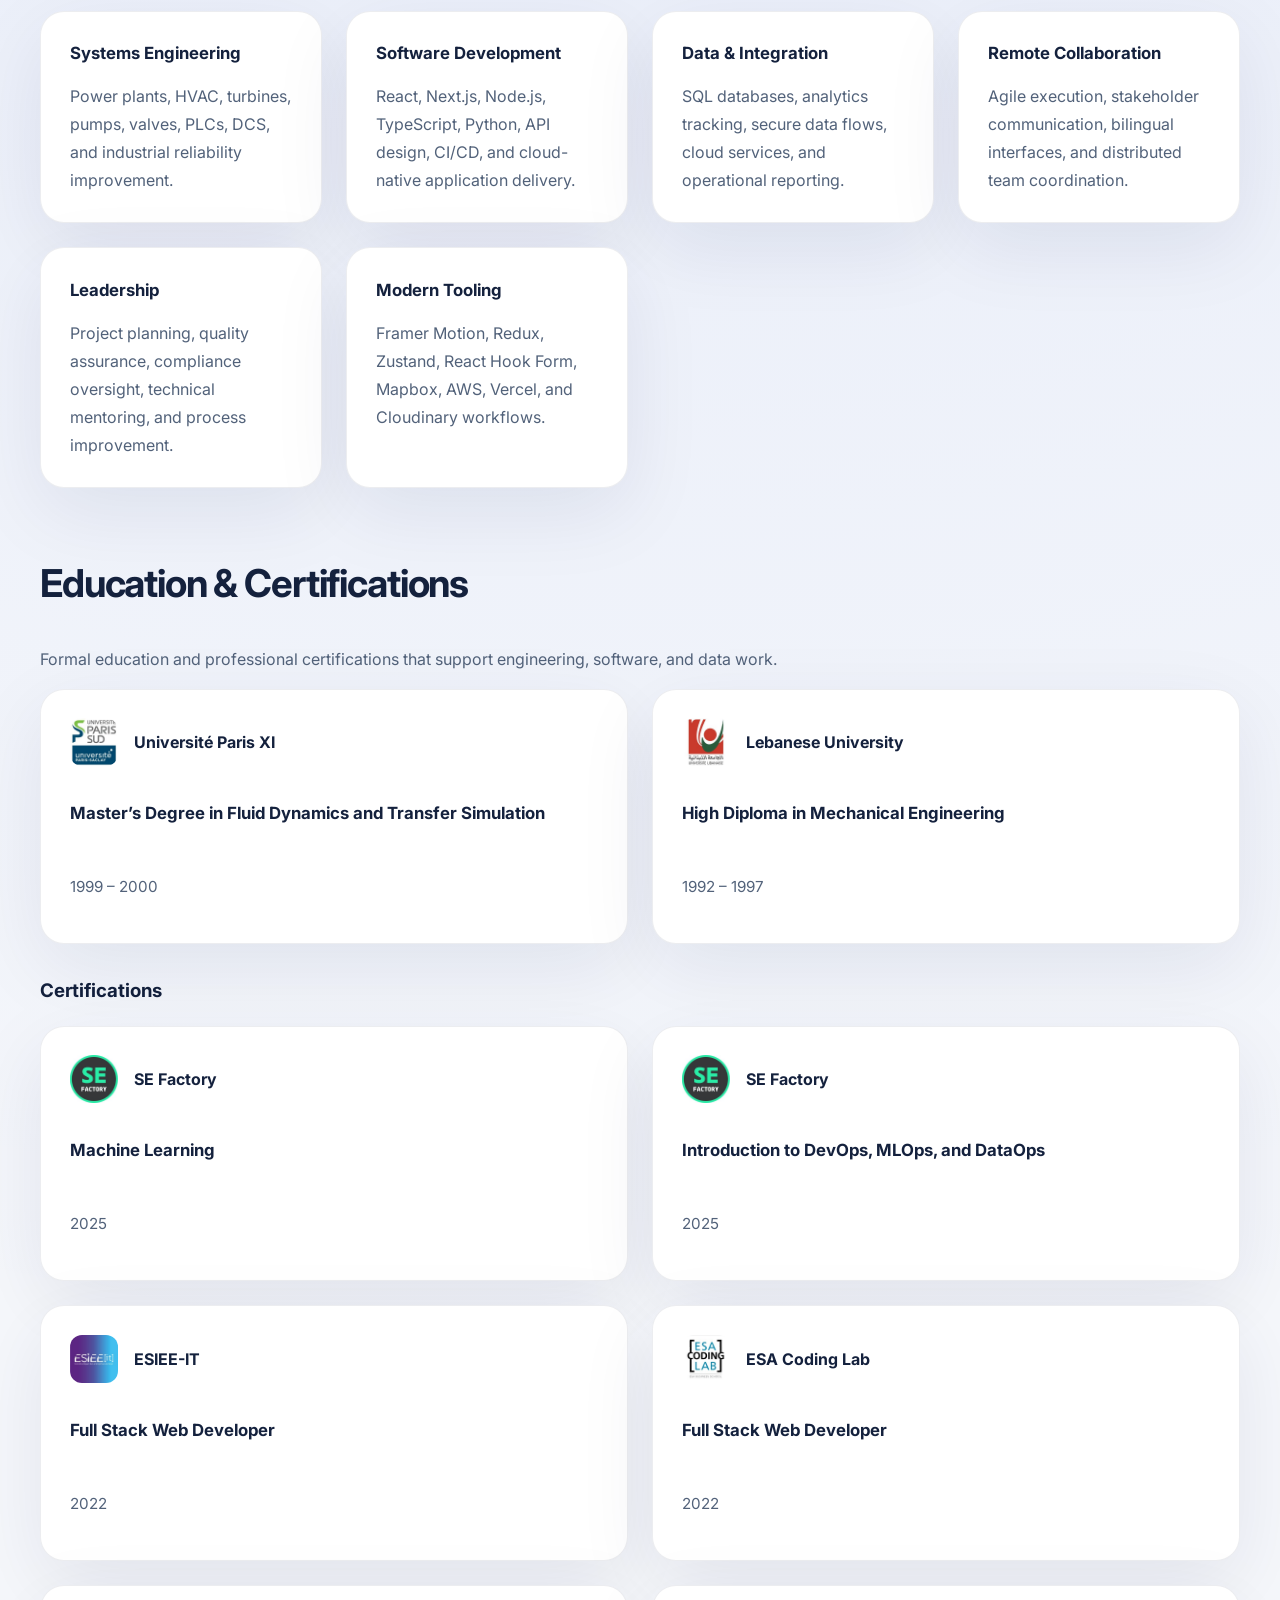
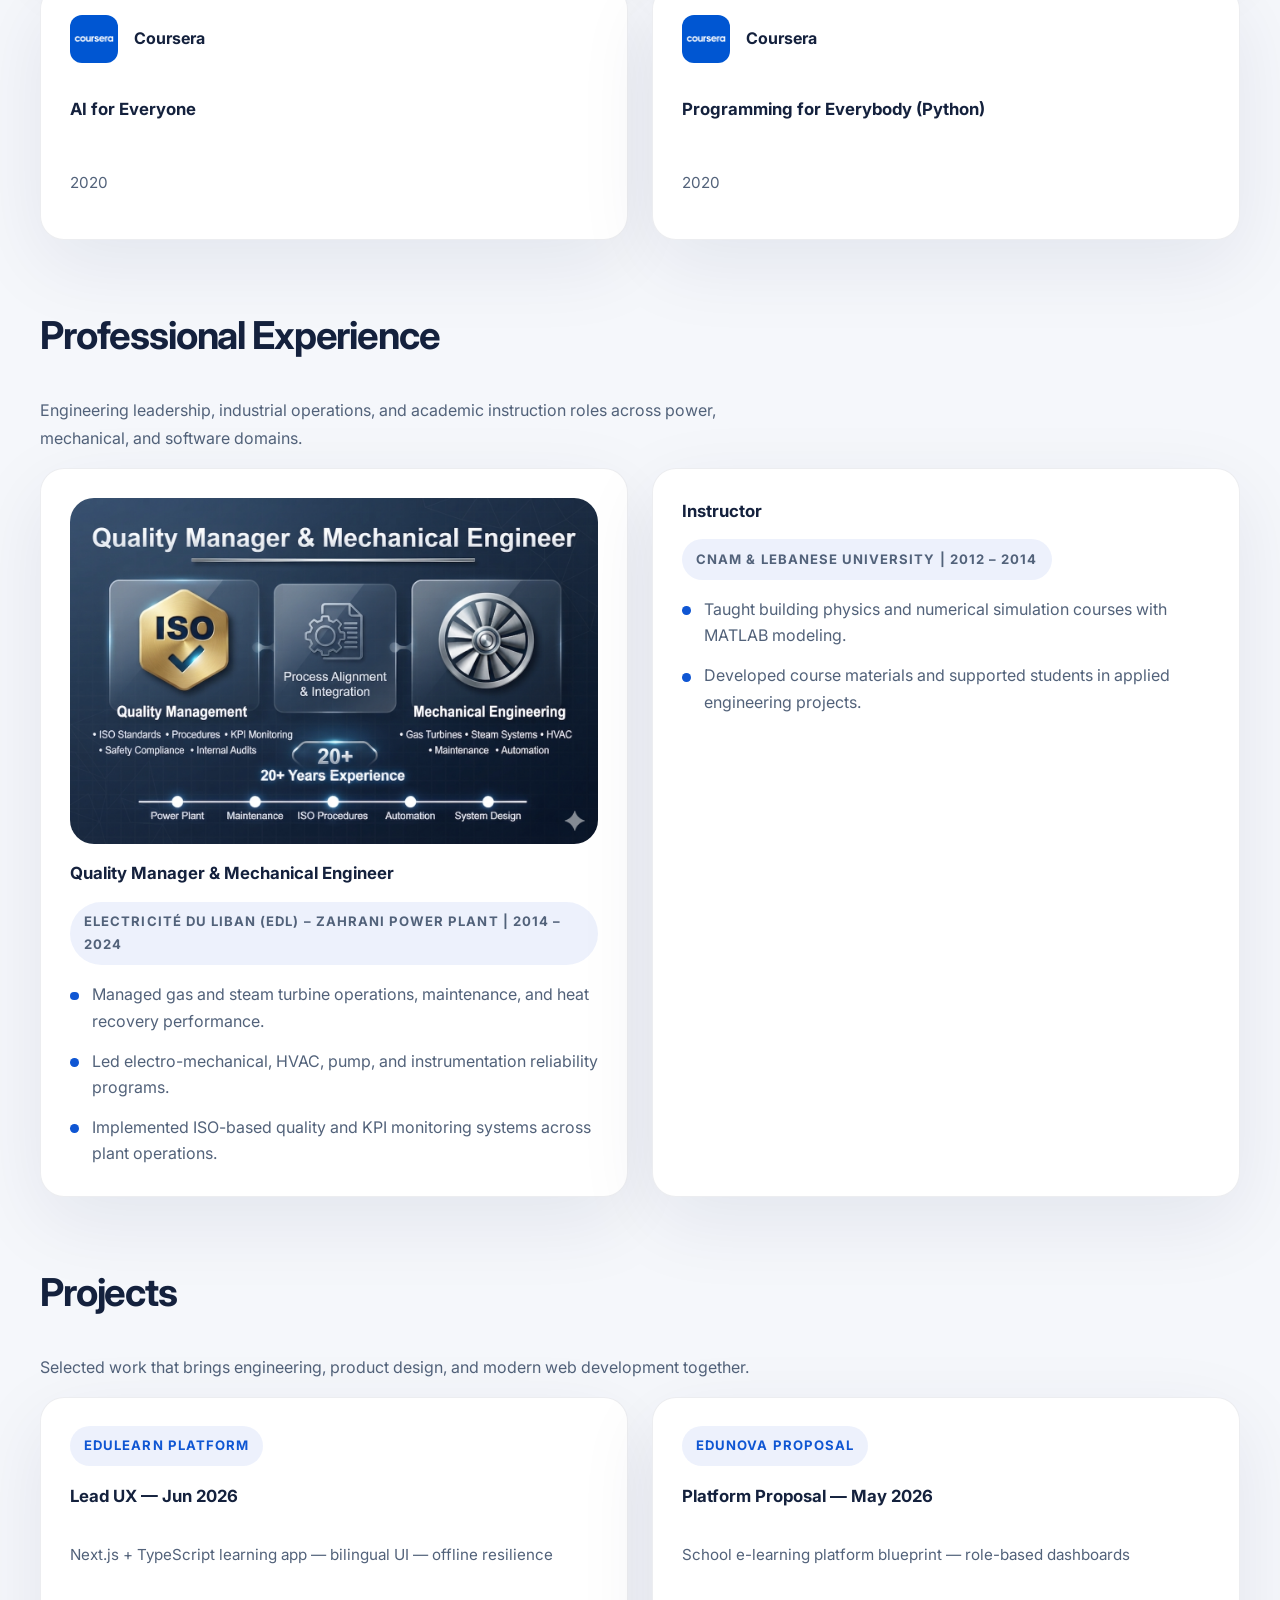
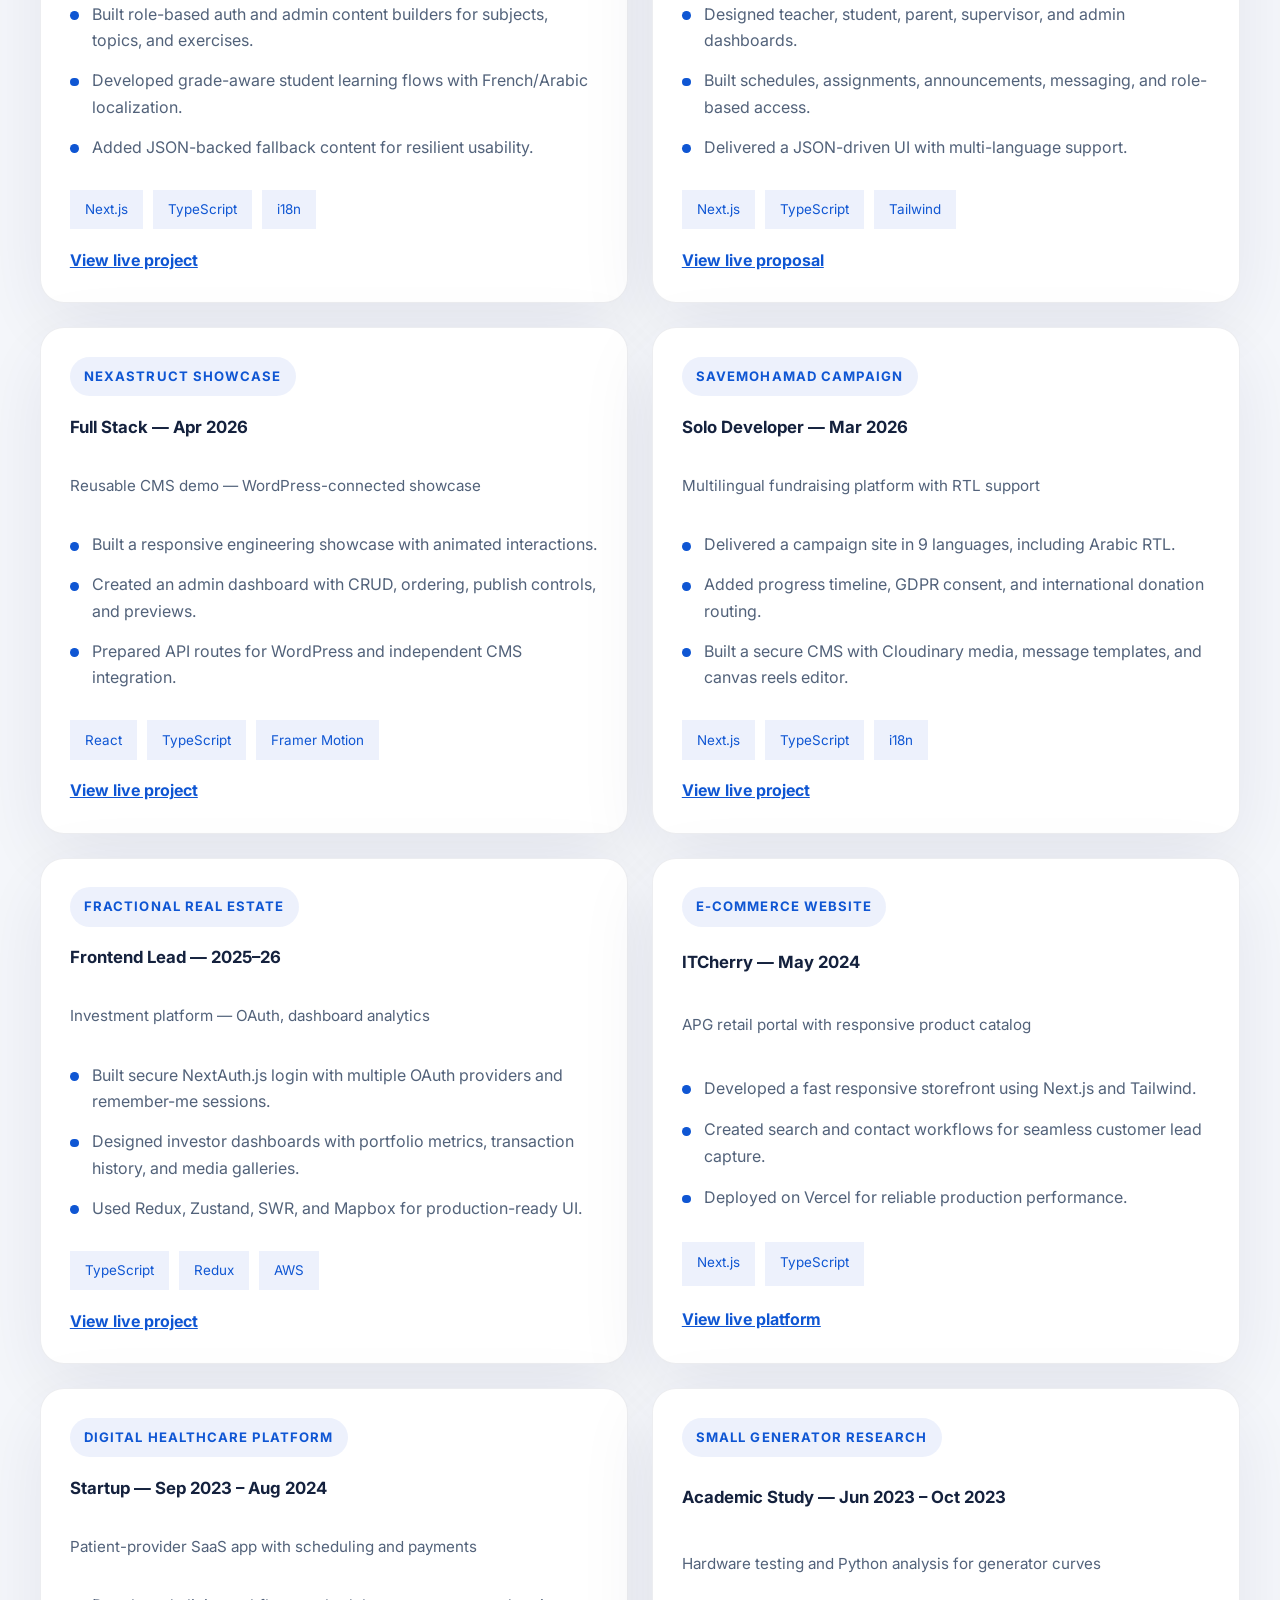
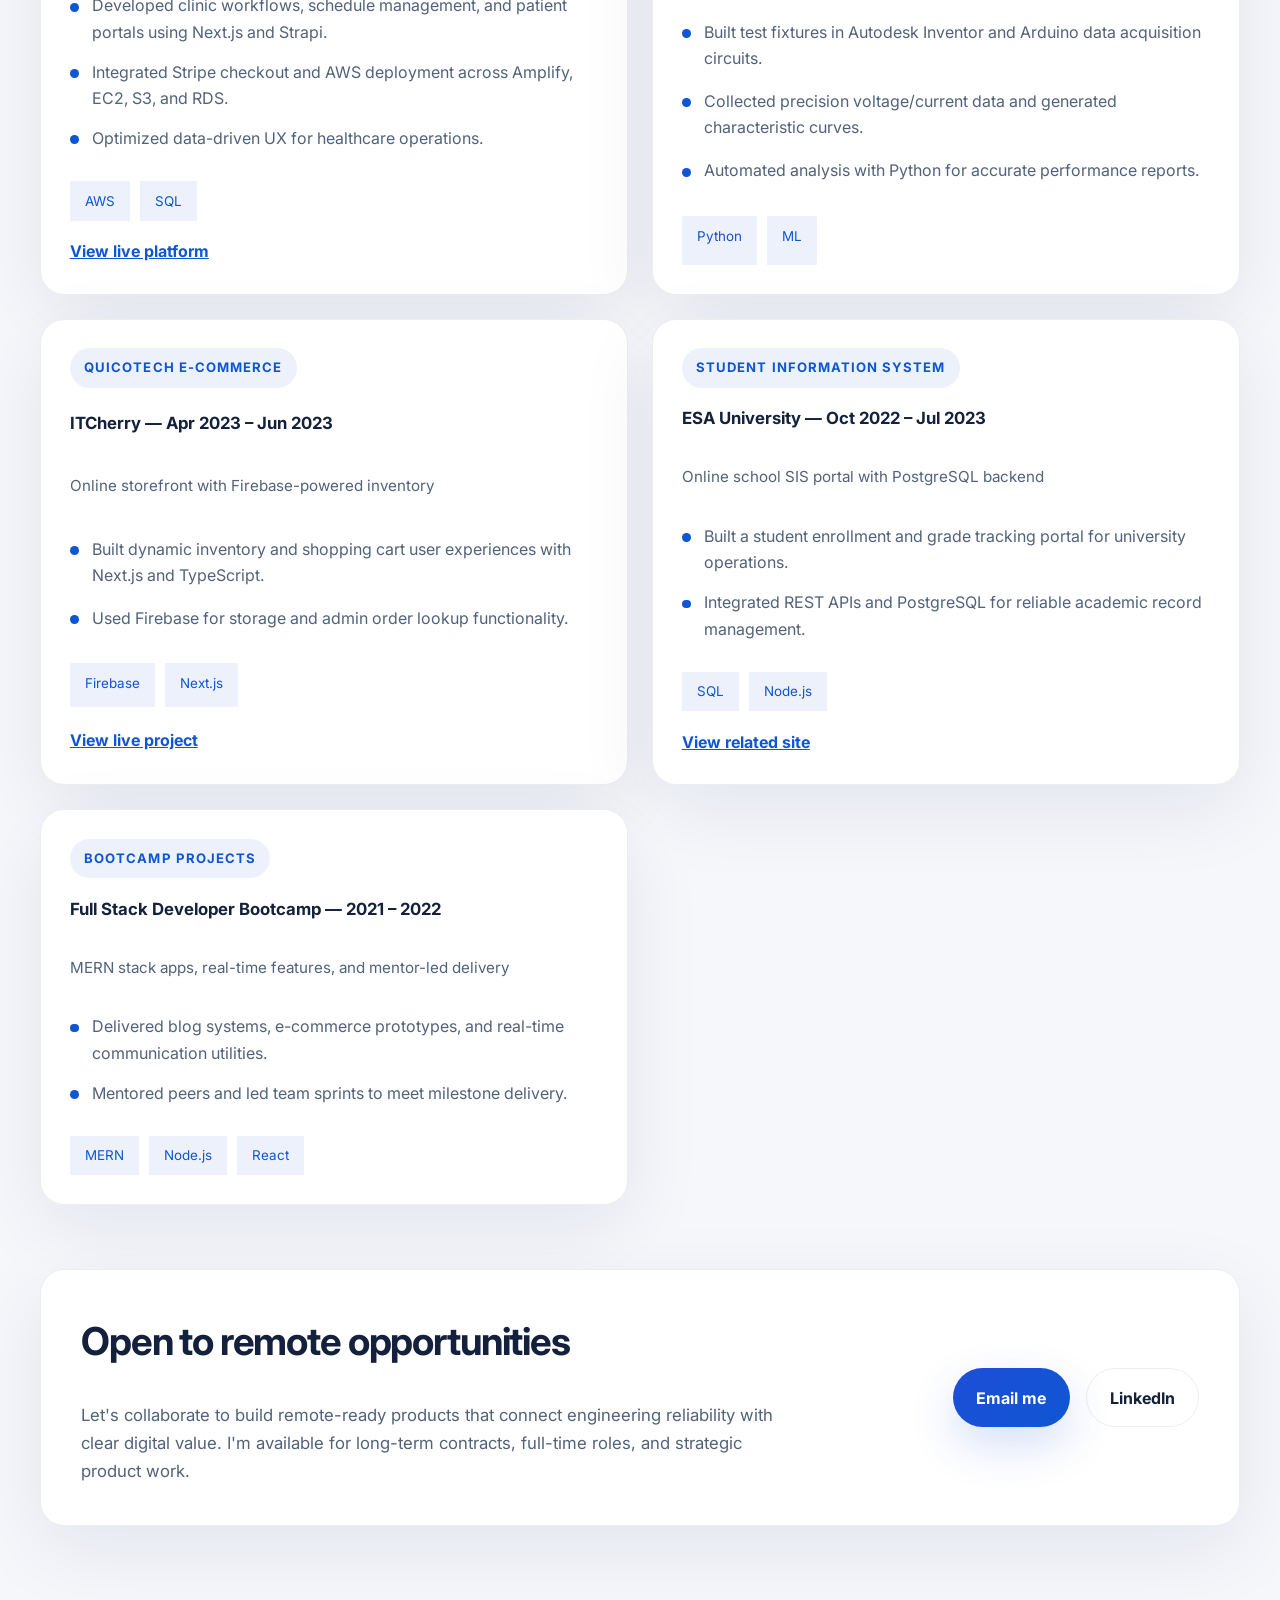
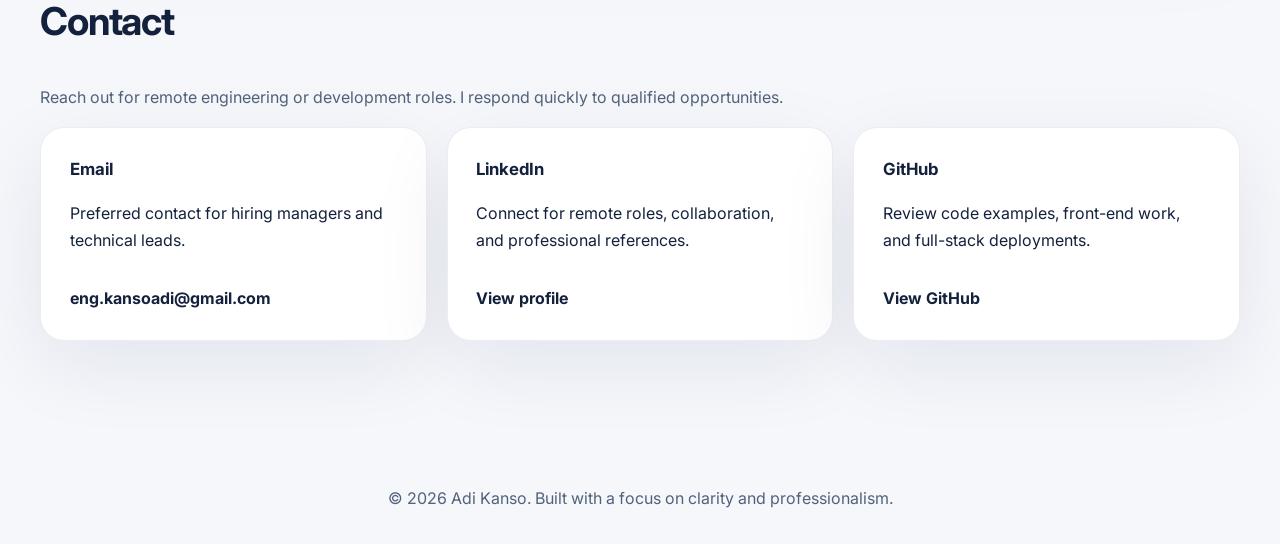
==== commit 1692bf8e: "Update styles for header and sections in index files for improved layout and responsiveness" ====
--- a/index_new_version.html
+++ b/index_new_version.html
@@ -123,8 +123,13 @@
       top: 0;
       z-index: 20;
       backdrop-filter: blur(16px);
-      background: rgba(245, 247, 251, 0.92);
+      background: rgba(255, 255, 255, 0.92);
       border-bottom: 1px solid var(--border);
+    }
+
+    [data-theme="dark"] header {
+      background: rgba(15, 23, 42, 0.92);
+      border-bottom-color: rgba(148, 163, 184, 0.20);
     }
 
     .container {
@@ -625,6 +630,10 @@
         justify-content: center;
       }
 
+      .section {
+        padding: 1.5rem 0;
+      }
+
       .section-title,
       .section-intro,
       .project-card h3,
@@ -660,6 +669,10 @@
       .resume-panel {
         padding: 1.2rem;
       }
+
+      .cta-panel {
+        padding: 1.5rem;
+      }
     }
 
     @media (max-width: 720px) {
@@ -676,11 +689,12 @@
       }
 
       .section {
-        padding: 2.5rem 0;
+        padding: 1.5rem 0;
       }
 
       .cta-panel {
         grid-template-columns: 1fr;
+        padding: 1.5rem;
       }
     }
   </style>
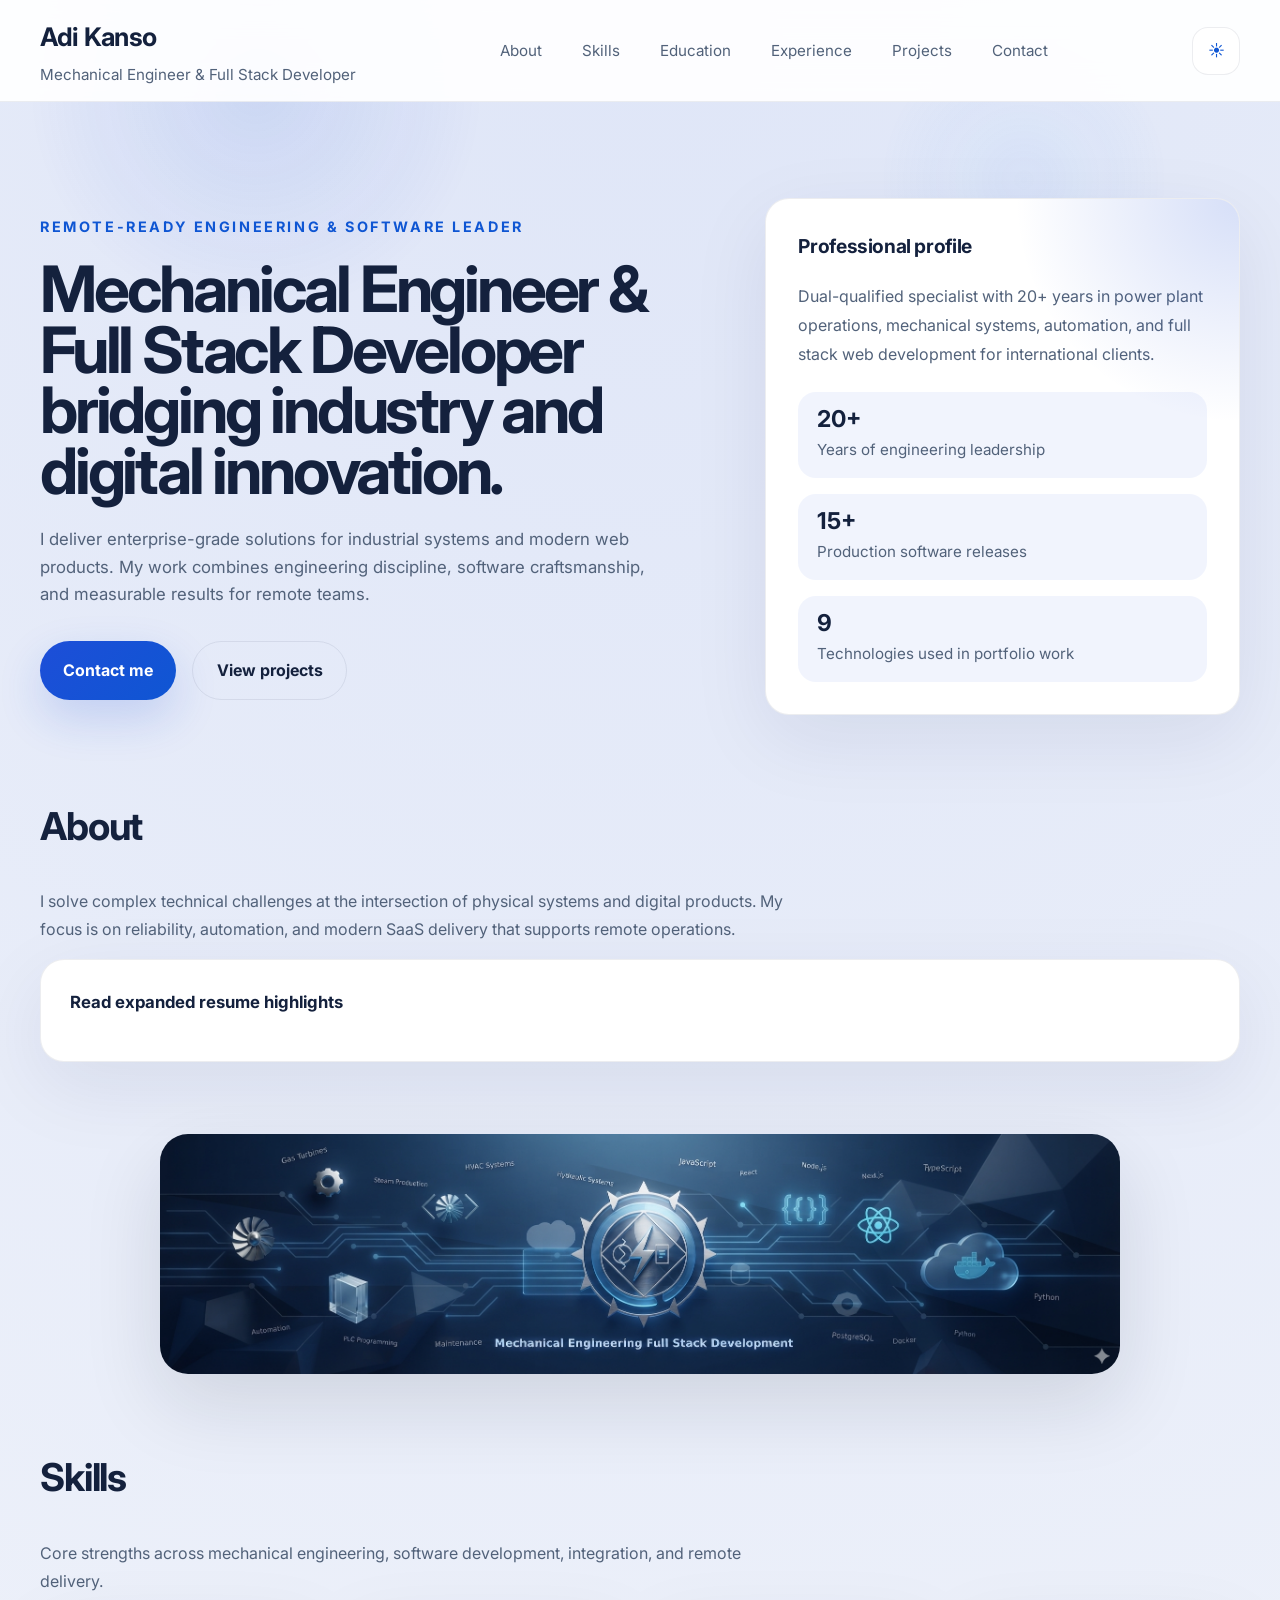
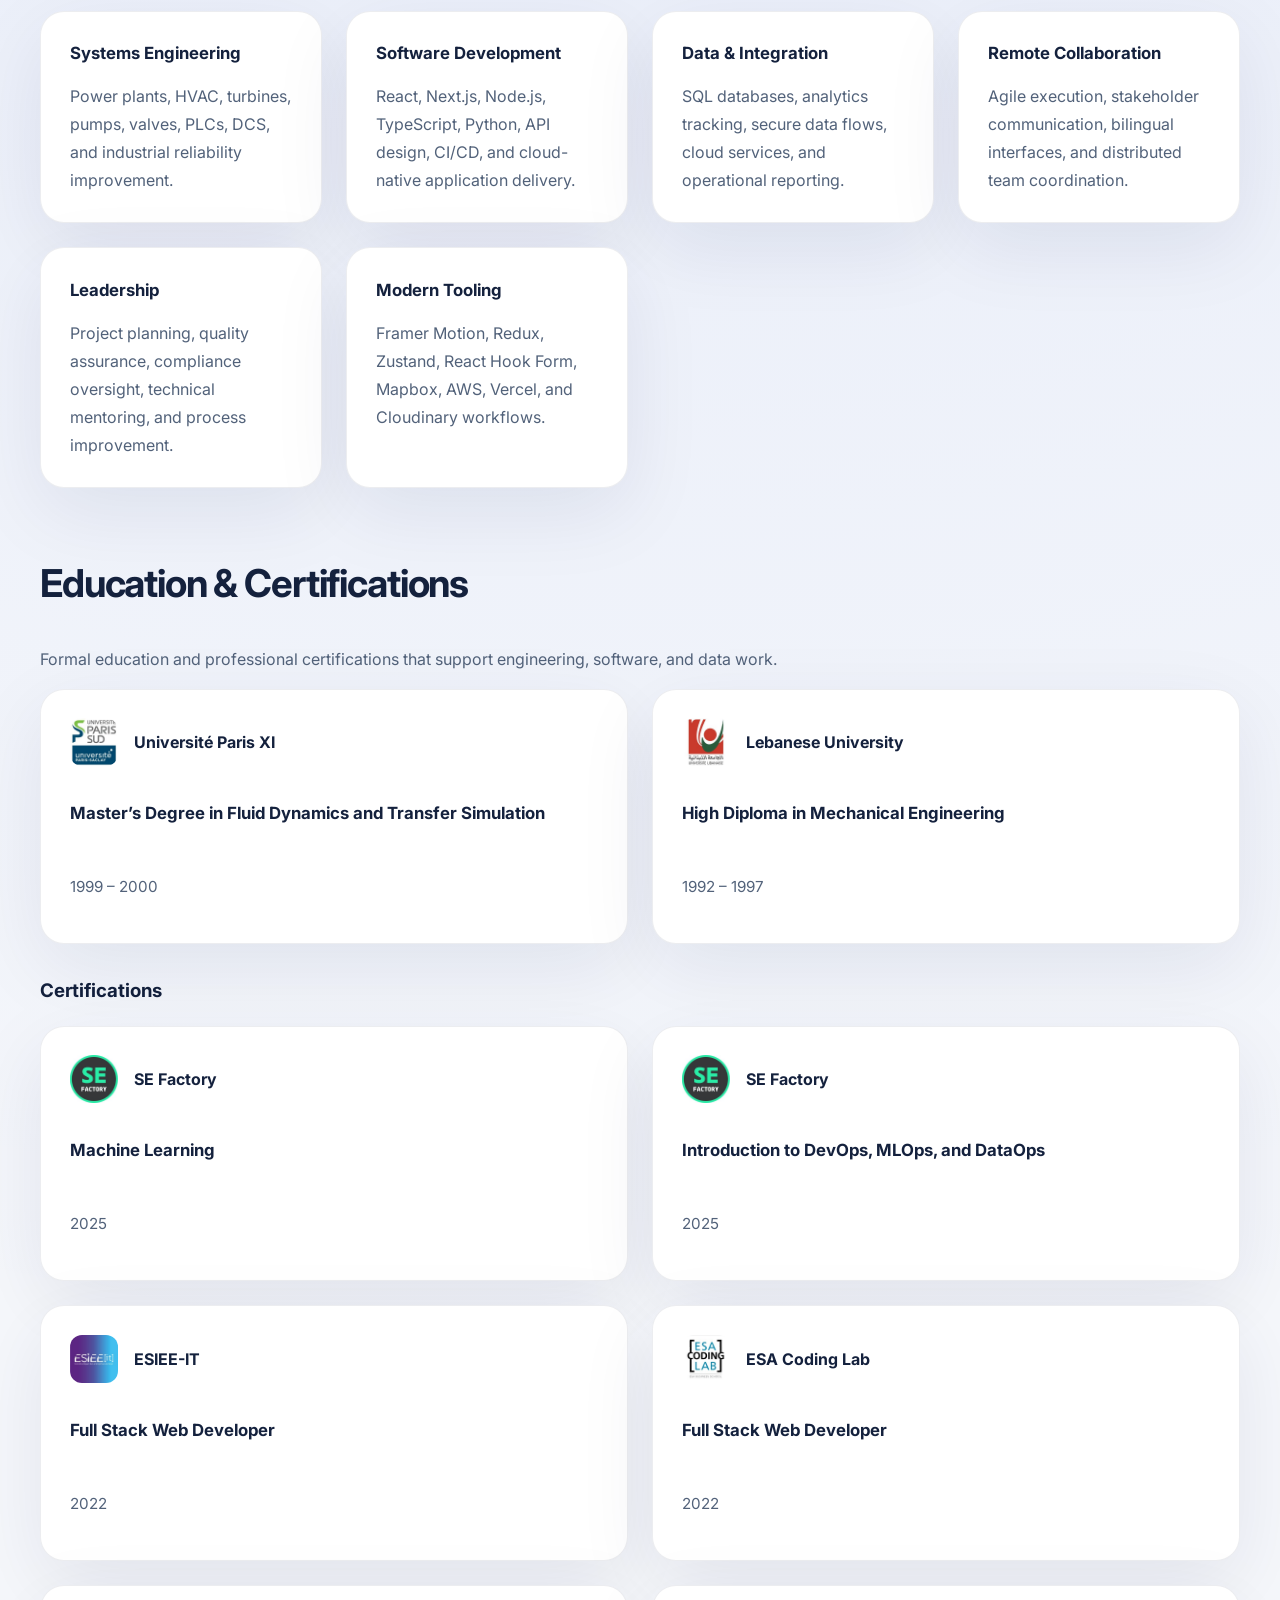
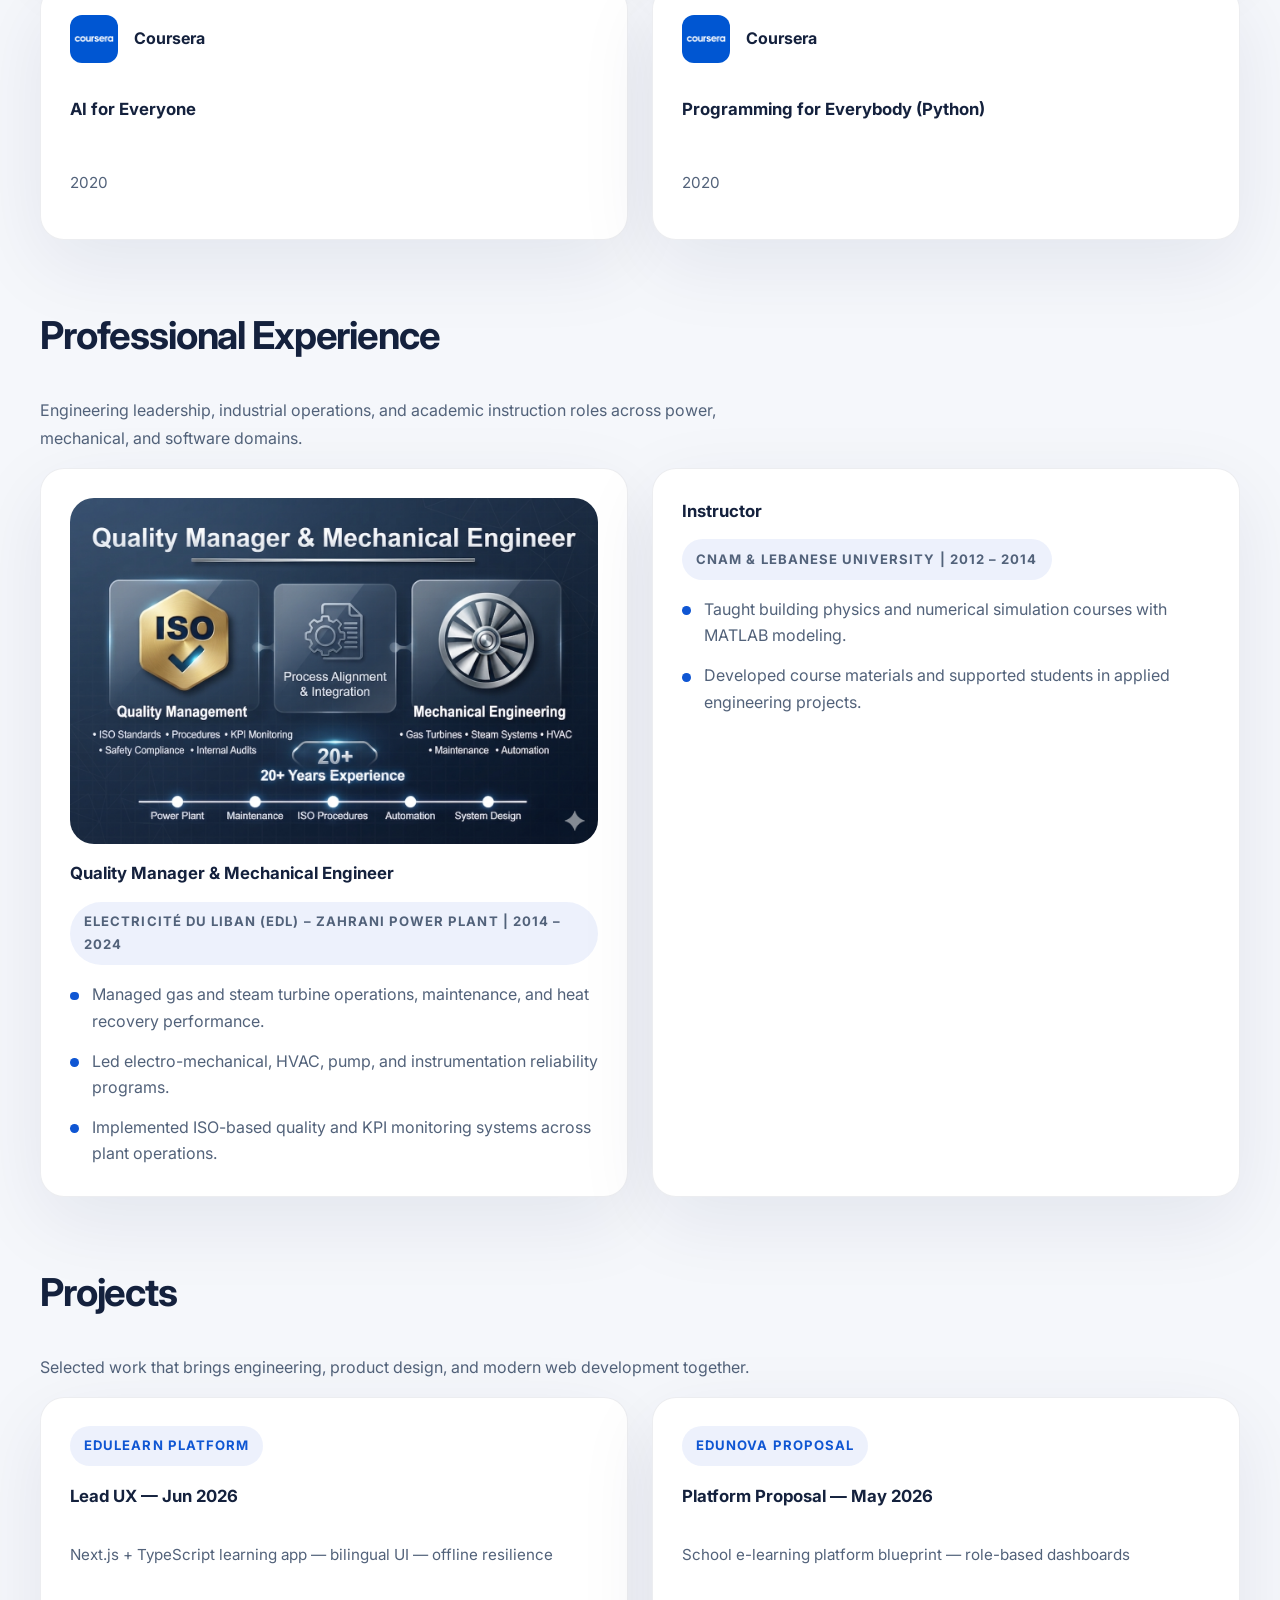
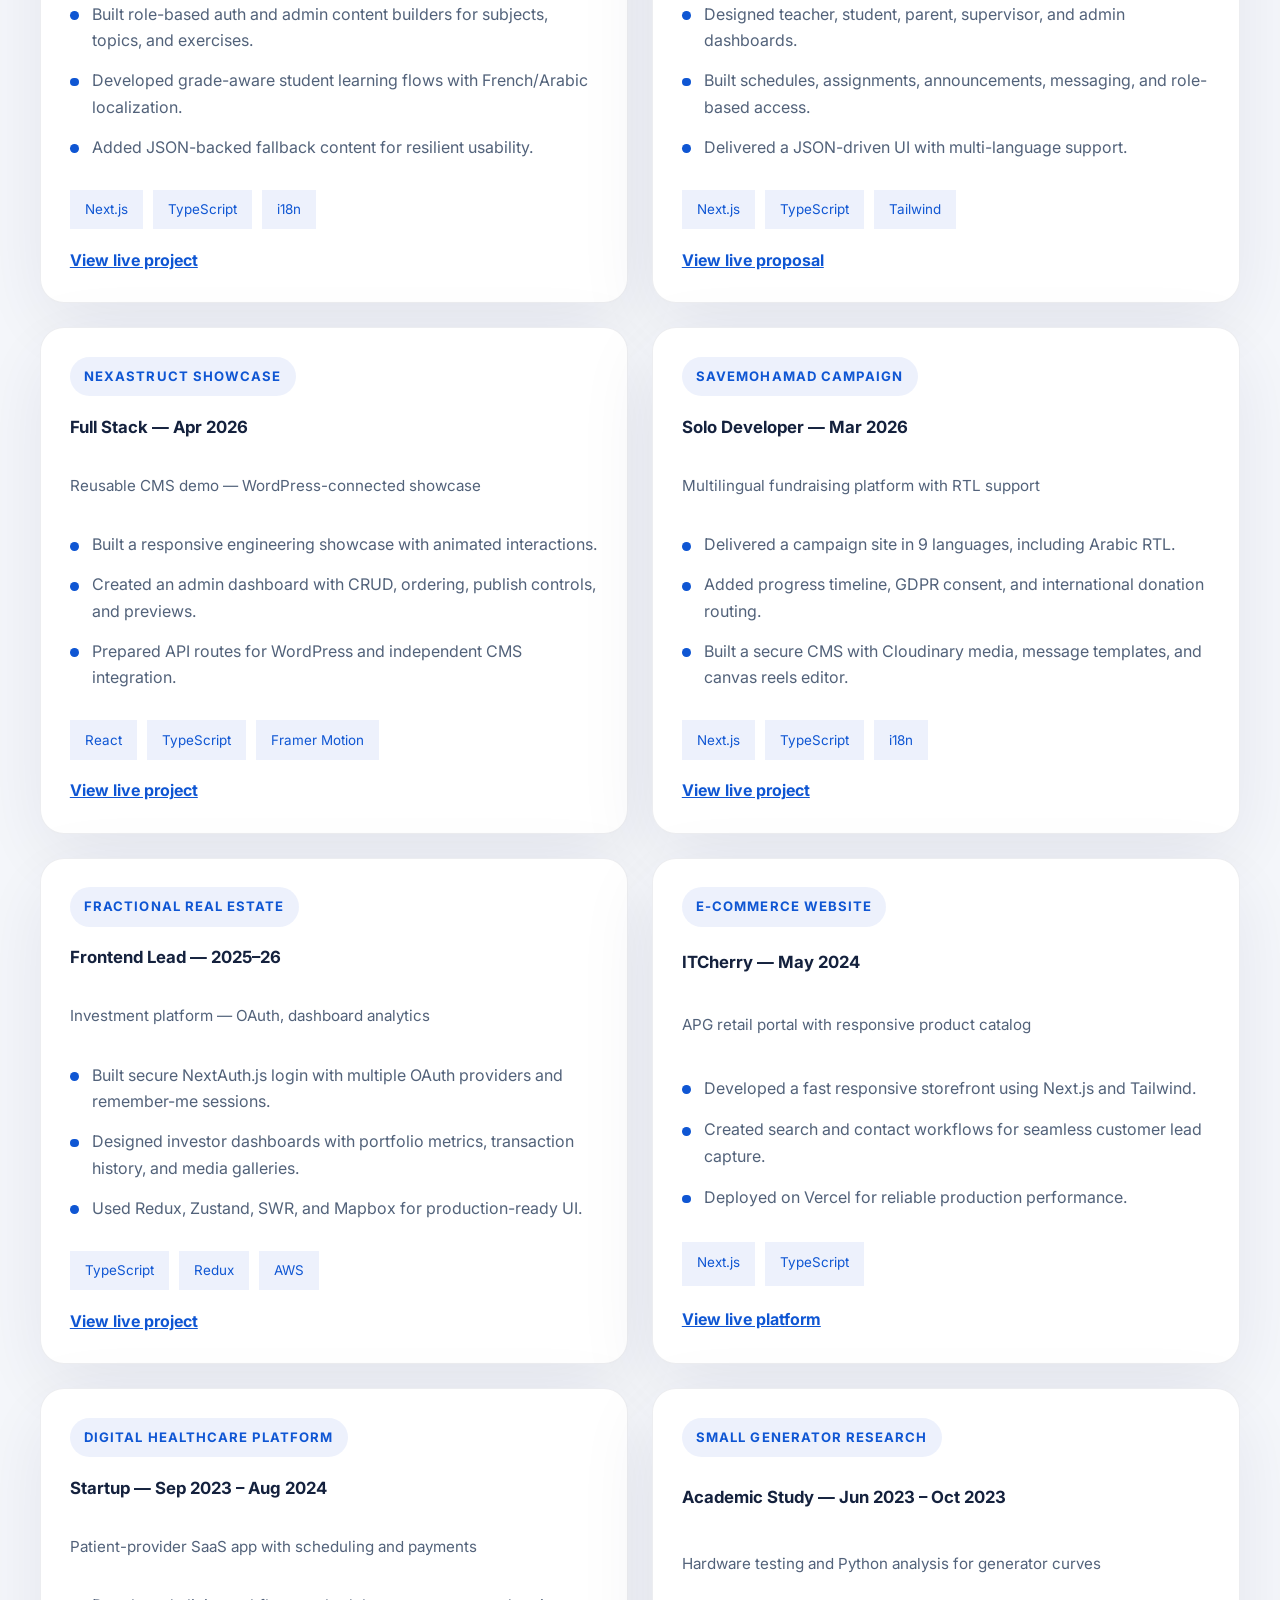
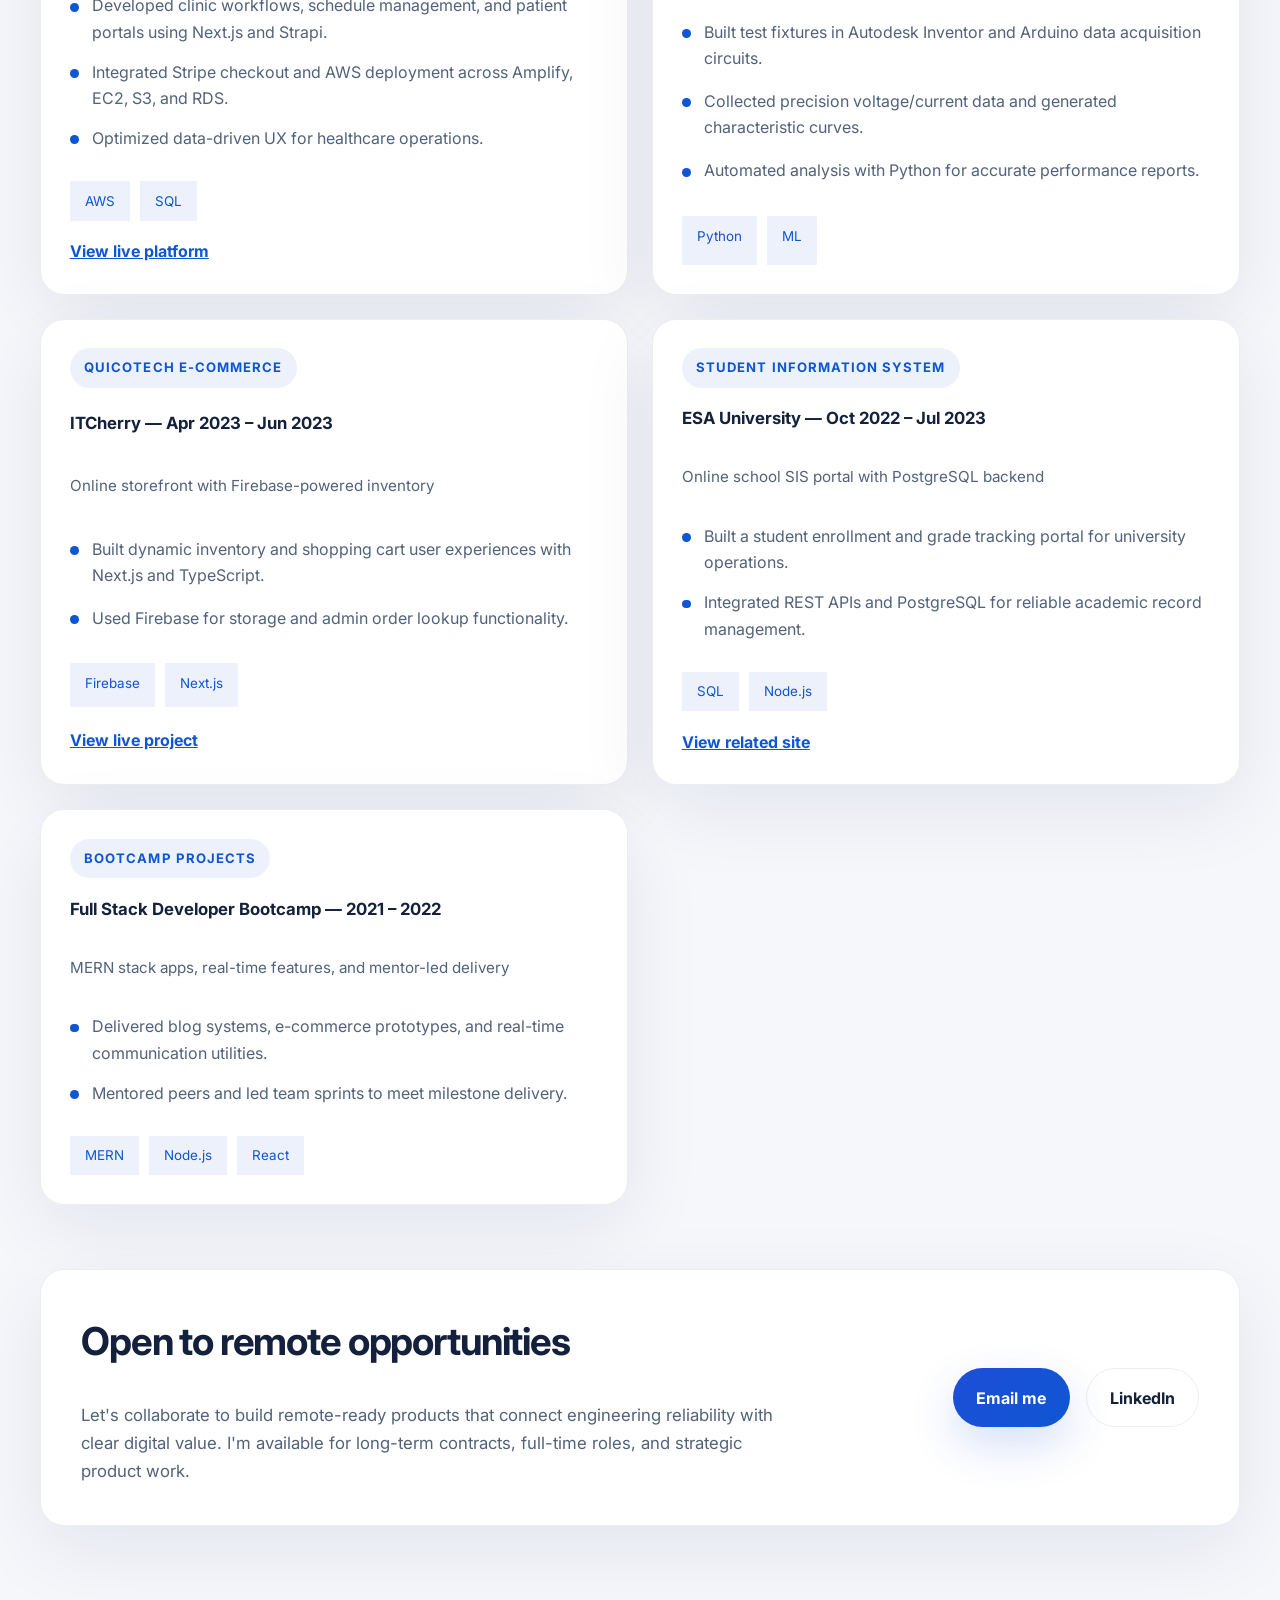
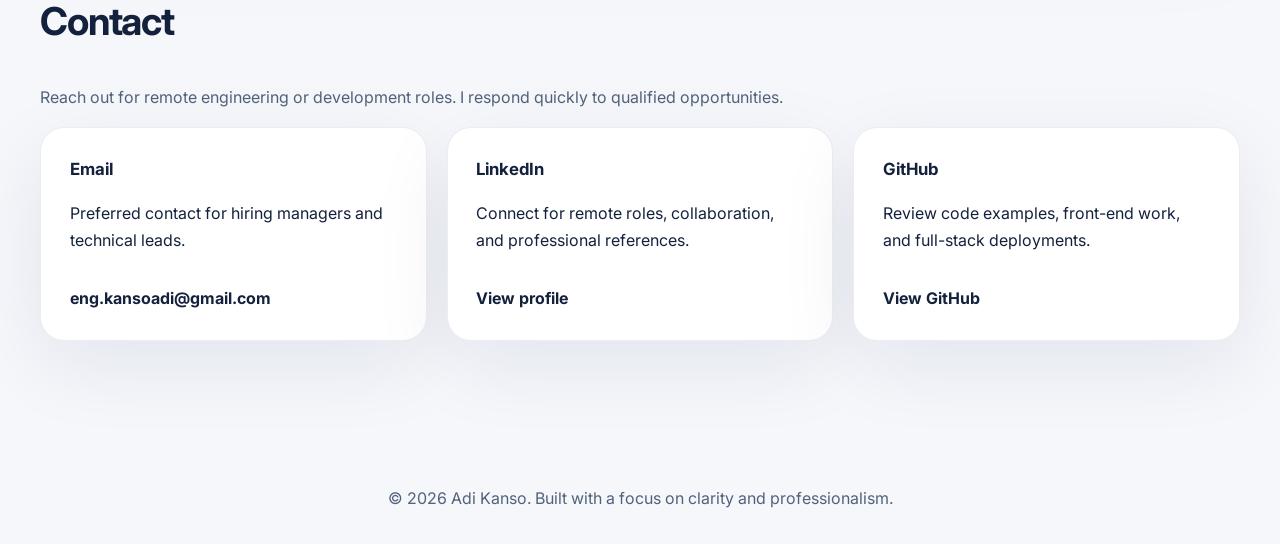
==== commit e42c1886: "Update navigation links in index files to remove duplicate education entry" ====
--- a/index_new_version.html
+++ b/index_new_version.html
@@ -710,9 +710,9 @@
       <nav class="nav-links" aria-label="Main navigation">
         <a href="#about">About</a>
         <a href="#skills">Skills</a>
+        <a href="#education">Education</a>
         <a href="#experience">Experience</a>
         <a href="#projects">Projects</a>
-        <a href="#education">Education</a>
         <a href="#contact">Contact</a>
       </nav>
       <button class="theme-toggle" id="themeToggle" aria-label="Toggle dark mode">☀️</button>
